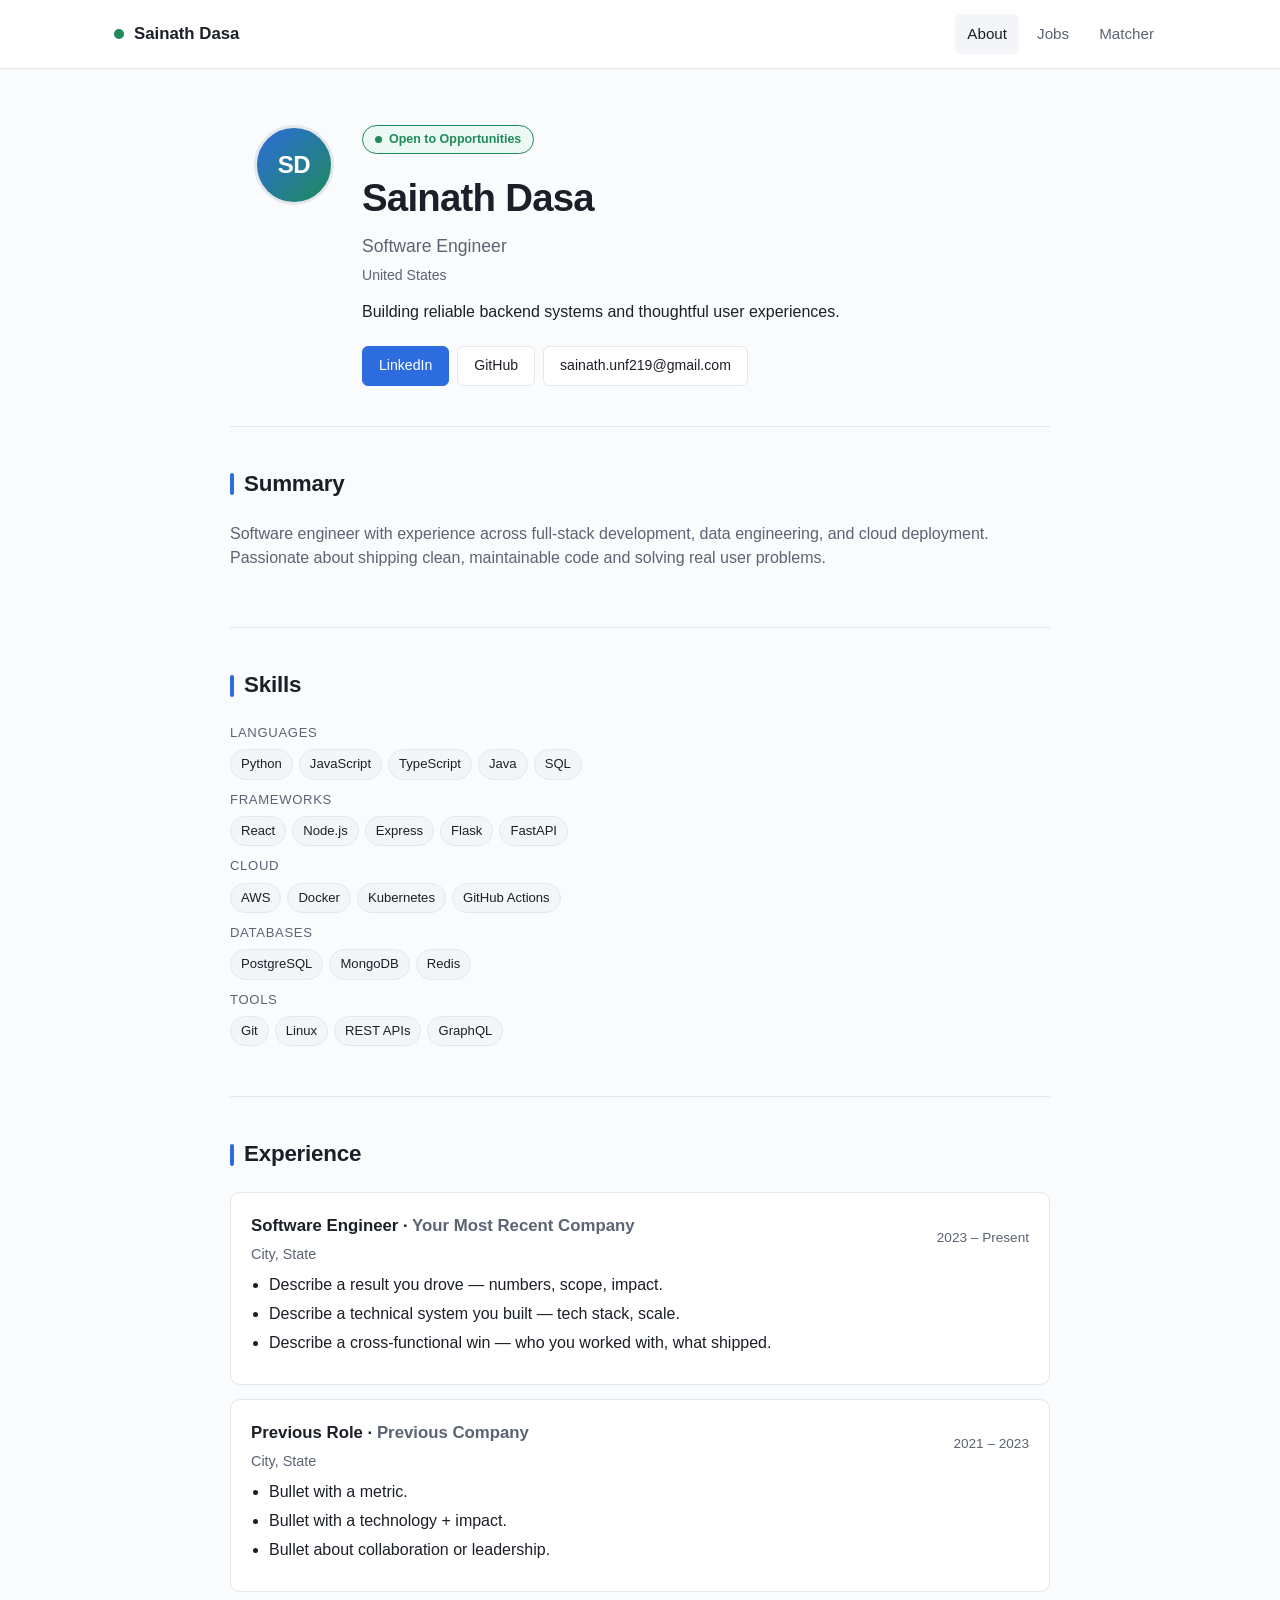
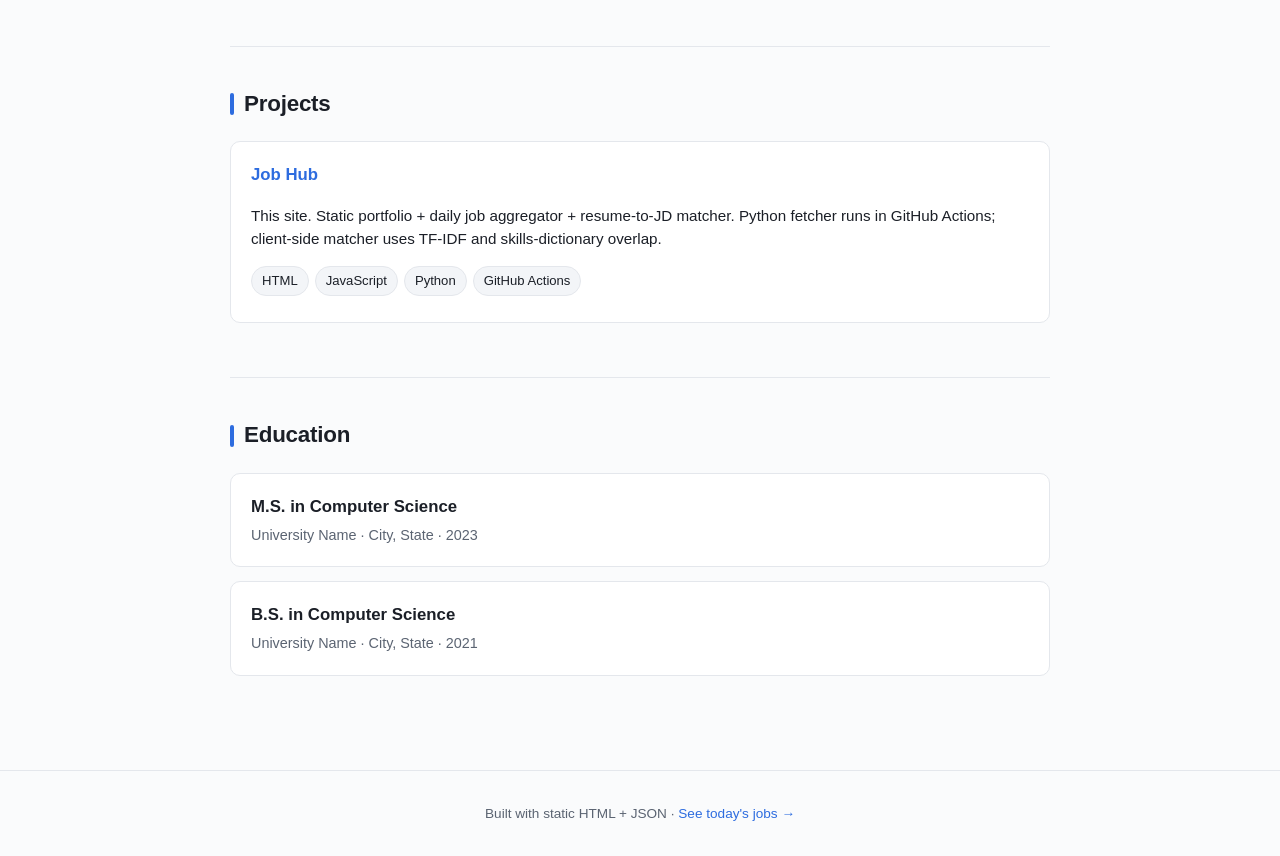
==== index.html @ 83ef301d "Redesign UI with professional dashboard layout and fix social links - Add avatar, status badge, and " ====
<!DOCTYPE html>
<html lang="en">
<head>
  <meta charset="UTF-8" />
  <meta name="viewport" content="width=device-width, initial-scale=1.0" />
  <title>Sainath Dasa — Software Engineer</title>
  <meta name="description" content="Portfolio, resume, and project showcase." />
  <link rel="stylesheet" href="css/styles.css" />
</head>
<body>
  <nav class="nav">
    <div class="nav-inner">
      <a href="index.html" class="nav-brand"><span class="dot"></span><span id="brand-name">Portfolio</span></a>
      <div class="nav-links">
        <a href="index.html">About</a>
        <a href="jobs.html">Jobs</a>
        <a href="matcher.html">Matcher</a>
      </div>
    </div>
  </nav>

  <main>
    <div class="container-narrow">
      <div class="profile-hero">
        <div class="avatar" id="hero-avatar">SD</div>
        <div class="profile-info">
          <div class="status-badge"><span class="pulse"></span>Open to Opportunities</div>
          <h1 id="hero-name">Loading…</h1>
          <p class="subtitle" id="hero-title"></p>
          <p class="hero-location" id="hero-location"></p>
          <p class="tagline" id="hero-tagline"></p>
          <div class="social-links" id="hero-actions"></div>
        </div>
      </div>
    </div>

    <section class="section container-narrow" id="summary-section">
      <div class="section-header"><div class="section-dot"></div><h2>Summary</h2></div>
      <p id="summary-body" class="muted"></p>
    </section>

    <section class="section container-narrow" id="skills-section">
      <div class="section-header"><div class="section-dot"></div><h2>Skills</h2></div>
      <div id="skills-body"></div>
    </section>

    <section class="section container-narrow" id="experience-section">
      <div class="section-header"><div class="section-dot"></div><h2>Experience</h2></div>
      <div id="experience-body"></div>
    </section>

    <section class="section container-narrow" id="projects-section">
      <div class="section-header"><div class="section-dot"></div><h2>Projects</h2></div>
      <div id="projects-body"></div>
    </section>

    <section class="section container-narrow" id="education-section">
      <div class="section-header"><div class="section-dot"></div><h2>Education</h2></div>
      <div id="education-body"></div>
    </section>
  </main>

  <footer class="footer">
    Built with static HTML + JSON · <a href="jobs.html">See today's jobs →</a>
  </footer>

  <script type="module">
    import { loadResume, escapeHtml, markActiveNav } from './js/common.js';

    markActiveNav();

    (async () => {
      try {
        const r = await loadResume();
        document.title = `${r.name} — ${r.title}`;
        document.getElementById('brand-name').textContent = r.name;
        document.getElementById('hero-name').textContent = r.name;
        document.getElementById('hero-title').textContent = r.title || '';
        document.getElementById('hero-tagline').textContent = r.tagline || '';
        document.getElementById('hero-location').textContent = r.location || '';

        const initials = (r.name || 'SD').split(' ').map(w => w[0]).join('').slice(0, 2).toUpperCase();
        document.getElementById('hero-avatar').textContent = initials;

        const actions = [];
        if (r.links?.linkedin) actions.push(`<a class="social-link primary" href="${escapeHtml(r.links.linkedin)}" target="_blank" rel="noopener">LinkedIn</a>`);
        if (r.links?.github) actions.push(`<a class="social-link" href="${escapeHtml(r.links.github)}" target="_blank" rel="noopener">GitHub</a>`);
        if (r.email) actions.push(`<a class="social-link" href="mailto:${escapeHtml(r.email)}">${escapeHtml(r.email)}</a>`);
        if (r.links?.resume_pdf) actions.push(`<a class="social-link" href="${escapeHtml(r.links.resume_pdf)}" target="_blank" rel="noopener">Resume PDF</a>`);
        document.getElementById('hero-actions').innerHTML = actions.join('');

        document.getElementById('summary-body').textContent = r.summary || '';

        const skillsEl = document.getElementById('skills-body');
        const skillsHtml = Object.entries(r.skills || {}).map(([group, list]) => {
          if (!Array.isArray(list) || list.length === 0) return '';
          const label = group.charAt(0).toUpperCase() + group.slice(1);
          return `
            <div class="skill-group">
              <div class="skill-group-label">${escapeHtml(label)}</div>
              <div class="chip-row">
                ${list.map(s => `<span class="chip">${escapeHtml(s)}</span>`).join('')}
              </div>
            </div>`;
        }).join('');
        skillsEl.innerHTML = skillsHtml || '<p class="muted">No skills listed.</p>';

        const expEl = document.getElementById('experience-body');
        expEl.innerHTML = (r.experience || []).map(e => `
          <div class="card">
            <div class="card-head">
              <div>
                <p class="card-title">${escapeHtml(e.role || '')} · <span class="muted">${escapeHtml(e.company || '')}</span></p>
                <p class="card-sub">${escapeHtml(e.location || '')}</p>
              </div>
              <p class="muted small">${escapeHtml(e.start || '')} – ${escapeHtml(e.end || '')}</p>
            </div>
            <ul>
              ${(e.bullets || []).map(b => `<li>${escapeHtml(b)}</li>`).join('')}
            </ul>
          </div>
        `).join('') || '<p class="muted">Coming soon.</p>';

        const projEl = document.getElementById('projects-body');
        projEl.innerHTML = `
          <div class="grid-2">
            ${(r.projects || []).map(p => `
              <div class="card">
                <p class="card-title">
                  ${p.link ? `<a href="${escapeHtml(p.link)}" target="_blank" rel="noopener">${escapeHtml(p.name || '')}</a>` : escapeHtml(p.name || '')}
                </p>
                <p class="card-body">${escapeHtml(p.description || '')}</p>
                <div class="chip-row">
                  ${(p.tech || []).map(t => `<span class="chip">${escapeHtml(t)}</span>`).join('')}
                </div>
              </div>
            `).join('')}
          </div>
        `;

        const eduEl = document.getElementById('education-body');
        eduEl.innerHTML = (r.education || []).map(ed => `
          <div class="card">
            <p class="card-title">${escapeHtml(ed.degree || '')}</p>
            <p class="card-sub">${escapeHtml(ed.school || '')} · ${escapeHtml(ed.location || '')} · ${escapeHtml(ed.year || '')}</p>
          </div>
        `).join('') || '<p class="muted">Coming soon.</p>';

      } catch (err) {
        console.error(err);
        document.getElementById('hero-name').textContent = 'Error loading resume';
        document.getElementById('hero-title').textContent = err.message;
      }
    })();
  </script>
</body>
</html>
---- css/styles.css ----
/* ---------- Design tokens ---------- */
:root {
  --bg: #0f1115;
  --surface: #171a21;
  --surface-2: #1f232d;
  --border: #2a2f3a;
  --text: #e6e8ee;
  --muted: #9aa3b2;
  --accent: #6ea8fe;
  --accent-2: #7be3b5;
  --warn: #f5b971;
  --danger: #ef6d6d;
  --radius: 10px;
  --radius-sm: 6px;
  --shadow: 0 6px 24px rgba(0, 0, 0, 0.35);
  --mono: ui-monospace, SFMono-Regular, Menlo, Consolas, monospace;
  --sans: -apple-system, BlinkMacSystemFont, "Segoe UI", Roboto, "Helvetica Neue", Arial, sans-serif;
}

@media (prefers-color-scheme: light) {
  :root {
    --bg: #fafbfc;
    --surface: #ffffff;
    --surface-2: #f3f5f8;
    --border: #e4e7ec;
    --text: #1b1f27;
    --muted: #5b6472;
    --accent: #2d6cdf;
    --accent-2: #1f8a5a;
    --shadow: 0 4px 16px rgba(20, 30, 50, 0.08);
  }
}

/* ---------- Base ---------- */
* { box-sizing: border-box; }
html, body { margin: 0; padding: 0; }
body {
  font-family: var(--sans);
  background: var(--bg);
  color: var(--text);
  line-height: 1.55;
  -webkit-font-smoothing: antialiased;
}
a { color: var(--accent); text-decoration: none; }
a:hover { text-decoration: underline; }
code { font-family: var(--mono); background: var(--surface-2); padding: 1px 5px; border-radius: 4px; font-size: 0.9em; }

/* ---------- Layout ---------- */
.container { max-width: 1100px; margin: 0 auto; padding: 0 24px; }
.container-narrow { max-width: 820px; margin: 0 auto; padding: 0 24px; }

/* ---------- Top nav ---------- */
.nav {
  background: var(--surface);
  border-bottom: 1px solid var(--border);
  position: sticky; top: 0; z-index: 20;
  backdrop-filter: blur(6px);
}
.nav-inner {
  display: flex; align-items: center; justify-content: space-between;
  padding: 14px 24px; max-width: 1100px; margin: 0 auto;
}
.nav-brand {
  font-weight: 700; font-size: 1.05rem; color: var(--text);
  display: flex; align-items: center; gap: 10px;
}
.nav-brand .dot { width: 10px; height: 10px; border-radius: 50%; background: var(--accent-2); }
.nav-links { display: flex; gap: 6px; }
.nav-links a {
  color: var(--muted); padding: 8px 12px; border-radius: var(--radius-sm);
  font-size: 0.95rem; font-weight: 500;
}
.nav-links a:hover { background: var(--surface-2); color: var(--text); text-decoration: none; }
.nav-links a.active { color: var(--text); background: var(--surface-2); }

/* ---------- Hero / portfolio header ---------- */
.hero { padding: 72px 0 48px; }
.hero h1 { font-size: 2.6rem; margin: 0 0 10px; letter-spacing: -0.02em; }
.hero .subtitle { font-size: 1.15rem; color: var(--muted); margin: 0 0 20px; }
.hero .tagline { font-size: 1rem; max-width: 640px; color: var(--text); margin: 0 0 24px; }
.hero-actions { display: flex; flex-wrap: wrap; gap: 10px; }

/* ---------- Buttons ---------- */
.btn {
  display: inline-flex; align-items: center; gap: 6px;
  background: var(--accent); color: white;
  padding: 10px 16px; border-radius: var(--radius-sm);
  border: none; cursor: pointer; font-weight: 600; font-size: 0.95rem;
  transition: transform 0.05s ease, filter 0.15s ease;
}
.btn:hover { filter: brightness(1.1); text-decoration: none; color: white; }
.btn:active { transform: translateY(1px); }
.btn-ghost {
  background: transparent; color: var(--text);
  border: 1px solid var(--border);
}
.btn-ghost:hover { background: var(--surface-2); color: var(--text); }
.btn-sm { padding: 6px 10px; font-size: 0.85rem; }

/* ---------- Section ---------- */
.section { padding: 40px 0; border-top: 1px solid var(--border); }
.section h2 { font-size: 1.5rem; margin: 0 0 20px; letter-spacing: -0.01em; }
.section h3 { font-size: 1.1rem; margin: 20px 0 8px; }

/* ---------- Cards / grid ---------- */
.card {
  background: var(--surface);
  border: 1px solid var(--border);
  border-radius: var(--radius);
  padding: 20px;
  margin-bottom: 14px;
  transition: border-color 0.15s ease, transform 0.05s ease;
}
.card:hover { border-color: var(--accent); }
.card .card-head {
  display: flex; justify-content: space-between; align-items: flex-start; gap: 12px;
  margin-bottom: 8px;
}
.card .card-title { font-weight: 600; font-size: 1.05rem; margin: 0; }
.card .card-sub { color: var(--muted); font-size: 0.9rem; margin: 4px 0 0; }
.card .card-body { color: var(--text); font-size: 0.95rem; }
.card ul { padding-left: 18px; margin: 8px 0; }
.card li { margin-bottom: 4px; }

.grid-2 { display: grid; grid-template-columns: repeat(auto-fit, minmax(280px, 1fr)); gap: 14px; }

/* ---------- Skill chips ---------- */
.chip-row { display: flex; flex-wrap: wrap; gap: 6px; margin: 6px 0; }
.chip {
  display: inline-block;
  padding: 4px 10px;
  background: var(--surface-2);
  border: 1px solid var(--border);
  border-radius: 999px;
  font-size: 0.82rem;
  color: var(--text);
}
.chip.accent { background: rgba(110, 168, 254, 0.15); border-color: var(--accent); color: var(--accent); }
.chip.missing { background: rgba(245, 185, 113, 0.12); border-color: var(--warn); color: var(--warn); }
.chip.matched { background: rgba(123, 227, 181, 0.12); border-color: var(--accent-2); color: var(--accent-2); }

.skill-group { margin-bottom: 10px; }
.skill-group-label { color: var(--muted); font-size: 0.82rem; text-transform: uppercase; letter-spacing: 0.05em; margin-bottom: 4px; }

/* ---------- Job cards ---------- */
.job-card {
  background: var(--surface);
  border: 1px solid var(--border);
  border-radius: var(--radius);
  padding: 18px;
  margin-bottom: 12px;
}
.job-head {
  display: flex; justify-content: space-between; align-items: flex-start; gap: 14px;
  margin-bottom: 6px;
}
.job-title { font-weight: 600; font-size: 1.05rem; margin: 0; }
.job-title a { color: var(--text); }
.job-title a:hover { color: var(--accent); }
.job-meta { color: var(--muted); font-size: 0.88rem; margin: 2px 0 10px; }
.job-meta .source-badge {
  display: inline-block; background: var(--surface-2);
  padding: 2px 8px; border-radius: 4px; font-size: 0.75rem; margin-left: 6px;
}
.job-desc { font-size: 0.92rem; color: var(--muted); max-height: 110px; overflow: hidden;
  -webkit-mask-image: linear-gradient(to bottom, black 60%, transparent 100%);
  mask-image: linear-gradient(to bottom, black 60%, transparent 100%);
}

/* Match score donut / pill */
.score {
  display: inline-flex; align-items: center; justify-content: center;
  min-width: 64px; height: 64px;
  border-radius: 50%;
  font-weight: 700; font-size: 1.1rem;
  border: 3px solid var(--border);
  flex-shrink: 0;
}
.score.high { color: var(--accent-2); border-color: var(--accent-2); }
.score.mid { color: var(--warn); border-color: var(--warn); }
.score.low { color: var(--danger); border-color: var(--danger); }

/* ---------- Filters bar ---------- */
.filters {
  background: var(--surface);
  border: 1px solid var(--border);
  border-radius: var(--radius);
  padding: 14px 16px;
  margin-bottom: 16px;
  display: flex; flex-wrap: wrap; gap: 12px; align-items: center;
}
.filters label { color: var(--muted); font-size: 0.9rem; margin-right: 4px; }
.filters input[type="text"], .filters select {
  background: var(--surface-2);
  border: 1px solid var(--border);
  border-radius: var(--radius-sm);
  color: var(--text);
  padding: 7px 10px;
  font: inherit;
  font-size: 0.9rem;
}
.filters input[type="text"] { min-width: 220px; }

/* ---------- Forms / matcher ---------- */
textarea.jd-input {
  width: 100%;
  min-height: 240px;
  background: var(--surface);
  border: 1px solid var(--border);
  border-radius: var(--radius);
  color: var(--text);
  padding: 14px;
  font-family: var(--sans);
  font-size: 0.95rem;
  resize: vertical;
}
textarea.jd-input:focus { outline: 2px solid var(--accent); border-color: var(--accent); }

.match-summary {
  display: flex; gap: 20px; align-items: center; flex-wrap: wrap;
  background: var(--surface);
  border: 1px solid var(--border);
  border-radius: var(--radius);
  padding: 20px;
  margin: 20px 0;
}
.match-summary .score { width: 92px; height: 92px; font-size: 1.5rem; border-width: 4px; }
.match-summary .score-details h3 { margin: 0 0 6px; font-size: 1.1rem; }
.match-summary .score-details p { margin: 0; color: var(--muted); font-size: 0.92rem; }

.progress {
  background: var(--surface-2);
  border-radius: 999px;
  height: 8px;
  overflow: hidden;
  margin: 4px 0;
}
.progress > div {
  height: 100%;
  background: linear-gradient(90deg, var(--accent), var(--accent-2));
  transition: width 0.3s ease;
}

/* ---------- Misc ---------- */
.muted { color: var(--muted); }
.small { font-size: 0.85rem; }
.inline-list { list-style: none; padding: 0; margin: 0; display: flex; flex-wrap: wrap; gap: 6px; }
.footer { padding: 32px 0; text-align: center; color: var(--muted); font-size: 0.85rem; border-top: 1px solid var(--border); margin-top: 40px; }
.loading { padding: 40px; text-align: center; color: var(--muted); }
.empty { padding: 40px; text-align: center; color: var(--muted); border: 1px dashed var(--border); border-radius: var(--radius); }

/* ---------- Profile hero ---------- */
.profile-hero {
  display: flex;
  align-items: flex-start;
  gap: 28px;
  padding: 56px 0 40px;
}
.profile-info { flex: 1; }
.profile-info h1 { font-size: 2.4rem; margin: 0 0 6px; letter-spacing: -0.02em; }
.profile-info .subtitle { font-size: 1.1rem; color: var(--muted); margin: 0 0 4px; }
.hero-location { font-size: 0.88rem; color: var(--muted); margin: 0 0 12px; }
.profile-info .tagline { font-size: 1rem; color: var(--text); margin: 0 0 22px; max-width: 580px; line-height: 1.6; }

/* ---------- Avatar ---------- */
.avatar {
  width: 80px;
  height: 80px;
  border-radius: 50%;
  background: linear-gradient(135deg, var(--accent), var(--accent-2));
  display: flex;
  align-items: center;
  justify-content: center;
  font-size: 1.5rem;
  font-weight: 700;
  color: white;
  flex-shrink: 0;
  letter-spacing: -0.02em;
  border: 3px solid var(--border);
}

/* ---------- Status badge ---------- */
.status-badge {
  display: inline-flex;
  align-items: center;
  gap: 7px;
  padding: 4px 12px;
  border-radius: 999px;
  font-size: 0.78rem;
  font-weight: 600;
  background: rgba(123, 227, 181, 0.1);
  border: 1px solid var(--accent-2);
  color: var(--accent-2);
  margin-bottom: 14px;
}
.status-badge .pulse {
  width: 7px;
  height: 7px;
  border-radius: 50%;
  background: var(--accent-2);
  animation: blink 2s infinite;
}
@keyframes blink {
  0%, 100% { opacity: 1; }
  50% { opacity: 0.25; }
}

/* ---------- Social links ---------- */
.social-links { display: flex; flex-wrap: wrap; gap: 8px; }
.social-link {
  display: inline-flex;
  align-items: center;
  gap: 6px;
  padding: 8px 16px;
  border-radius: var(--radius-sm);
  border: 1px solid var(--border);
  font-size: 0.88rem;
  font-weight: 500;
  color: var(--text);
  background: var(--surface);
  transition: border-color 0.15s, background 0.15s, color 0.15s;
  text-decoration: none;
}
.social-link:hover { border-color: var(--accent); background: var(--surface-2); text-decoration: none; color: var(--text); }
.social-link.primary { background: var(--accent); color: #fff; border-color: var(--accent); }
.social-link.primary:hover { filter: brightness(1.12); text-decoration: none; color: #fff; }

/* ---------- Section header with accent dot ---------- */
.section-header {
  display: flex;
  align-items: center;
  gap: 10px;
  margin-bottom: 20px;
}
.section-header h2 { margin: 0; font-size: 1.4rem; letter-spacing: -0.01em; }
.section-dot { width: 4px; height: 22px; border-radius: 2px; background: var(--accent); flex-shrink: 0; }

/* ---------- Dashboard header ---------- */
.dash-header {
  padding: 32px 0 20px;
  display: flex;
  align-items: flex-end;
  justify-content: space-between;
  flex-wrap: wrap;
  gap: 12px;
  border-bottom: 1px solid var(--border);
  margin-bottom: 20px;
}
.dash-header h1 { margin: 0 0 4px; font-size: 1.9rem; letter-spacing: -0.02em; }
.dash-header .muted { margin: 0; }
.last-updated { font-size: 0.82rem; color: var(--muted); white-space: nowrap; }

/* ---------- Stat cards ---------- */
.stat-grid {
  display: grid;
  grid-template-columns: repeat(auto-fit, minmax(150px, 1fr));
  gap: 12px;
  margin-bottom: 20px;
}
.stat-card {
  background: var(--surface);
  border: 1px solid var(--border);
  border-top: 3px solid var(--border);
  border-radius: var(--radius);
  padding: 18px 20px;
  transition: border-color 0.15s;
}
.stat-card.accent-blue { border-top-color: var(--accent); }
.stat-card.accent-green { border-top-color: var(--accent-2); }
.stat-card.accent-warn { border-top-color: var(--warn); }
.stat-card.accent-purple { border-top-color: #a78bfa; }
.stat-number {
  font-size: 2rem;
  font-weight: 700;
  letter-spacing: -0.03em;
  line-height: 1;
  margin-bottom: 6px;
}
.stat-label {
  font-size: 0.78rem;
  color: var(--muted);
  text-transform: uppercase;
  letter-spacing: 0.05em;
  font-weight: 500;
}

/* ---------- Apply button ---------- */
.job-actions { display: flex; gap: 8px; margin-top: 12px; align-items: center; }
.btn-apply {
  display: inline-flex;
  align-items: center;
  gap: 5px;
  padding: 7px 16px;
  background: var(--accent-2);
  color: #0f1115;
  border-radius: var(--radius-sm);
  font-size: 0.85rem;
  font-weight: 700;
  text-decoration: none;
  transition: filter 0.15s, transform 0.05s;
}
.btn-apply:hover { filter: brightness(1.1); text-decoration: none; color: #0f1115; }
.btn-apply:active { transform: translateY(1px); }

/* ---------- Responsive ---------- */
@media (max-width: 640px) {
  .hero h1 { font-size: 2rem; }
  .nav-inner { padding: 12px 16px; }
  .container, .container-narrow { padding: 0 16px; }
  .job-head { flex-direction: column-reverse; }
  .score { align-self: flex-end; }
  .profile-hero { flex-direction: column; padding: 40px 0 28px; gap: 18px; }
  .profile-info h1 { font-size: 1.9rem; }
  .dash-header { flex-direction: column; align-items: flex-start; }
  .stat-grid { grid-template-columns: repeat(2, 1fr); }
}
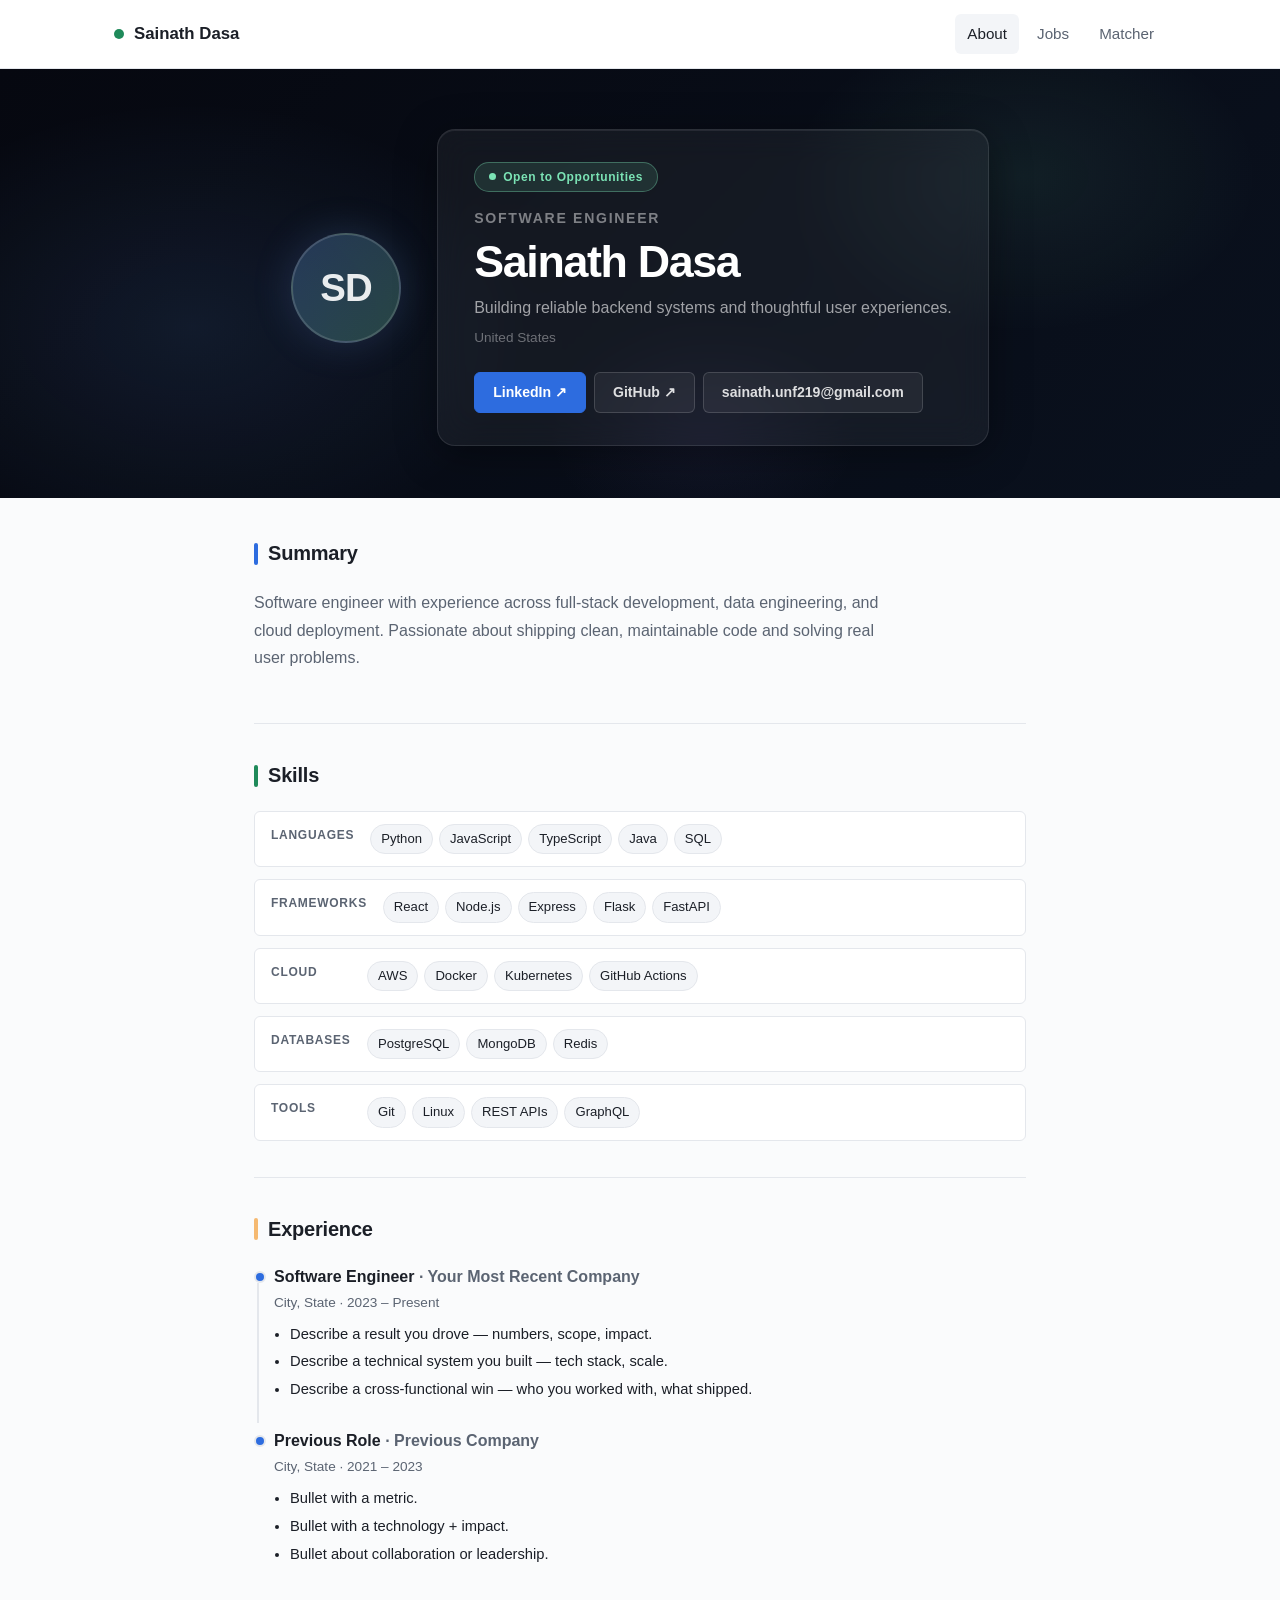
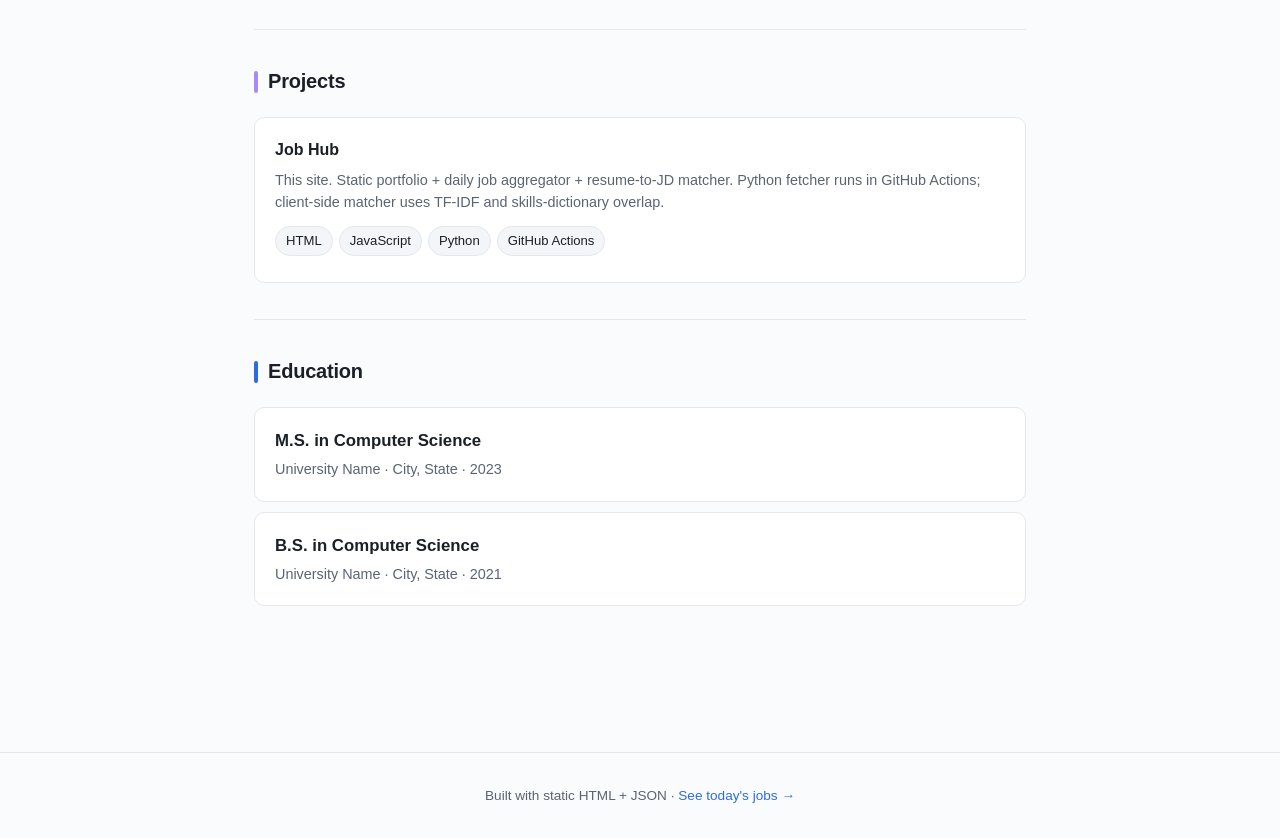
==== commit c3f8a882: "Major overhaul: live job search, better suggestions, clean download, pro about page - matcher: downl" ====
--- a/index.html
+++ b/index.html
@@ -6,6 +6,192 @@
   <title>Sainath Dasa — Software Engineer</title>
   <meta name="description" content="Portfolio, resume, and project showcase." />
   <link rel="stylesheet" href="css/styles.css" />
+  <style>
+    /* ---- Immersive hero ---- */
+    .about-hero {
+      position: relative; overflow: hidden;
+      min-height: 380px;
+      display: flex; align-items: center;
+      background: linear-gradient(135deg, #060810 0%, #0d1829 35%, #091f14 65%, #10081e 100%);
+      background-size: 500% 500%;
+      animation: heroShift 18s ease infinite;
+    }
+    @keyframes heroShift {
+      0%   { background-position: 0% 50%; }
+      50%  { background-position: 100% 50%; }
+      100% { background-position: 0% 50%; }
+    }
+    /* Floating orbs */
+    .about-hero::before {
+      content: '';
+      position: absolute; inset: 0; pointer-events: none;
+      background:
+        radial-gradient(ellipse 480px 320px at 15% 60%, rgba(110,168,254,0.10) 0%, transparent 70%),
+        radial-gradient(ellipse 360px 240px at 80% 25%, rgba(123,227,181,0.08) 0%, transparent 65%),
+        radial-gradient(ellipse 260px 180px at 55% 85%, rgba(167,139,250,0.06) 0%, transparent 60%);
+    }
+    /* Floating particles (CSS only) */
+    .particle-field {
+      position: absolute; inset: 0; overflow: hidden; pointer-events: none;
+    }
+    .particle-field span {
+      position: absolute; border-radius: 50%;
+      background: rgba(110,168,254,0.18);
+      animation: floatUp linear infinite;
+    }
+    @keyframes floatUp {
+      0%   { transform: translateY(0) scale(1); opacity: 0; }
+      20%  { opacity: 1; }
+      80%  { opacity: 0.4; }
+      100% { transform: translateY(-260px) scale(0.3); opacity: 0; }
+    }
+
+    .hero-content {
+      position: relative; z-index: 2;
+      max-width: 820px; margin: 0 auto; padding: 60px 24px 52px;
+      display: flex; gap: 36px; align-items: center;
+    }
+
+    /* Glass profile card */
+    .hero-card {
+      background: rgba(255,255,255,0.05);
+      border: 1px solid rgba(255,255,255,0.1);
+      border-radius: 18px;
+      padding: 32px 36px;
+      -webkit-backdrop-filter: blur(16px);
+      backdrop-filter: blur(16px);
+      flex: 1;
+      box-shadow: 0 8px 40px rgba(0,0,0,0.35), inset 0 1px 0 rgba(255,255,255,0.08);
+    }
+
+    .hero-badge {
+      display: inline-flex; align-items: center; gap: 7px;
+      padding: 5px 14px; border-radius: 999px;
+      font-size: 0.75rem; font-weight: 700; letter-spacing: 0.05em;
+      background: rgba(123,227,181,0.12);
+      border: 1px solid rgba(123,227,181,0.35);
+      color: #7be3b5; margin-bottom: 16px;
+    }
+    .hero-badge .pulse {
+      width: 7px; height: 7px; border-radius: 50%;
+      background: #7be3b5; animation: blink 2s infinite;
+    }
+    @keyframes blink { 0%,100%{opacity:1} 50%{opacity:0.2} }
+
+    .hero-role {
+      font-size: 0.88rem; color: rgba(255,255,255,0.45);
+      text-transform: uppercase; letter-spacing: 0.12em; font-weight: 600;
+      margin: 0 0 8px;
+    }
+    .hero-name {
+      font-size: 2.8rem; font-weight: 800; letter-spacing: -0.03em;
+      color: #fff; margin: 0 0 10px; line-height: 1.05;
+    }
+    .hero-tagline {
+      font-size: 1rem; color: rgba(255,255,255,0.6);
+      margin: 0 0 6px; line-height: 1.6; max-width: 480px;
+    }
+    .hero-location {
+      font-size: 0.85rem; color: rgba(255,255,255,0.38);
+      margin: 0 0 24px;
+    }
+    .hero-actions { display: flex; flex-wrap: wrap; gap: 8px; }
+    .hero-link {
+      display: inline-flex; align-items: center; gap: 6px;
+      padding: 9px 18px; border-radius: var(--radius-sm);
+      border: 1px solid rgba(255,255,255,0.15);
+      font-size: 0.88rem; font-weight: 600; color: rgba(255,255,255,0.85);
+      background: rgba(255,255,255,0.06);
+      text-decoration: none;
+      transition: background 0.15s, border-color 0.15s;
+    }
+    .hero-link:hover { background: rgba(255,255,255,0.12); border-color: rgba(255,255,255,0.3); text-decoration: none; color: #fff; }
+    .hero-link.primary { background: var(--accent); border-color: var(--accent); color: #fff; }
+    .hero-link.primary:hover { filter: brightness(1.12); }
+
+    /* Avatar initials ring */
+    .hero-avatar-wrap { flex-shrink: 0; }
+    .hero-avatar {
+      width: 110px; height: 110px; border-radius: 50%;
+      background: linear-gradient(135deg, rgba(110,168,254,0.25), rgba(123,227,181,0.25));
+      border: 2px solid rgba(255,255,255,0.15);
+      display: flex; align-items: center; justify-content: center;
+      font-size: 2.4rem; font-weight: 800; color: rgba(255,255,255,0.9);
+      letter-spacing: -0.02em;
+      box-shadow: 0 0 40px rgba(110,168,254,0.18);
+    }
+
+    /* Sections */
+    .about-body { max-width: 820px; margin: 0 auto; padding: 0 24px 60px; }
+    .about-section { padding: 36px 0; border-top: 1px solid var(--border); }
+    .about-section:first-child { border-top: none; padding-top: 40px; }
+    .about-section-head {
+      display: flex; align-items: center; gap: 10px; margin-bottom: 20px;
+    }
+    .about-section-head h2 { margin: 0; font-size: 1.25rem; letter-spacing: -0.01em; }
+    .section-bar { width: 4px; height: 22px; border-radius: 2px; flex-shrink: 0; }
+    .bar-blue { background: var(--accent); }
+    .bar-green { background: var(--accent-2); }
+    .bar-purple { background: #a78bfa; }
+    .bar-orange { background: var(--warn); }
+
+    /* Skills grid */
+    .skills-grid { display: flex; flex-direction: column; gap: 12px; }
+    .skill-row {
+      display: flex; align-items: flex-start; gap: 16px;
+      background: var(--surface); border: 1px solid var(--border);
+      border-radius: var(--radius-sm); padding: 12px 16px;
+    }
+    .skill-row-label {
+      font-size: 0.75rem; color: var(--muted); font-weight: 700;
+      text-transform: uppercase; letter-spacing: 0.06em;
+      min-width: 80px; padding-top: 2px;
+    }
+    .skill-chips { display: flex; flex-wrap: wrap; gap: 6px; }
+
+    /* Experience timeline */
+    .exp-item {
+      position: relative; padding-left: 20px; margin-bottom: 28px;
+    }
+    .exp-item::before {
+      content: '';
+      position: absolute; left: 0; top: 6px;
+      width: 8px; height: 8px; border-radius: 50%;
+      background: var(--accent); border: 2px solid var(--border);
+    }
+    .exp-item::after {
+      content: '';
+      position: absolute; left: 3px; top: 18px; bottom: -22px;
+      width: 2px; background: var(--border);
+    }
+    .exp-item:last-child::after { display: none; }
+    .exp-role { font-weight: 700; font-size: 1rem; margin: 0 0 2px; }
+    .exp-meta { font-size: 0.85rem; color: var(--muted); margin: 0 0 10px; }
+    .exp-bullets { padding-left: 16px; margin: 0; }
+    .exp-bullets li { margin-bottom: 5px; font-size: 0.92rem; color: var(--text); }
+
+    /* Project cards */
+    .project-grid { display: grid; grid-template-columns: repeat(auto-fit, minmax(280px, 1fr)); gap: 14px; }
+    .project-card {
+      background: var(--surface); border: 1px solid var(--border);
+      border-radius: var(--radius); padding: 20px;
+      transition: border-color 0.15s, transform 0.1s;
+    }
+    .project-card:hover { border-color: var(--accent); transform: translateY(-2px); }
+    .edu-card { margin-bottom: 10px; }
+    .about-summary { line-height: 1.7; font-size: 1rem; max-width: 640px; }
+    .project-name { font-weight: 700; font-size: 1rem; margin: 0 0 6px; }
+    .project-name a { color: var(--text); }
+    .project-name a:hover { color: var(--accent); }
+    .project-desc { font-size: 0.9rem; color: var(--muted); margin: 0 0 12px; }
+
+    @media (max-width: 680px) {
+      .hero-content { flex-direction: column; gap: 24px; padding: 40px 16px 36px; }
+      .hero-avatar { width: 80px; height: 80px; font-size: 1.8rem; }
+      .hero-name { font-size: 2rem; }
+      .about-body { padding: 0 16px 48px; }
+    }
+  </style>
 </head>
 <body>
   <nav class="nav">
@@ -19,46 +205,68 @@
     </div>
   </nav>
 
-  <main>
-    <div class="container-narrow">
-      <div class="profile-hero">
-        <div class="avatar" id="hero-avatar">SD</div>
-        <div class="profile-info">
-          <div class="status-badge"><span class="pulse"></span>Open to Opportunities</div>
-          <h1 id="hero-name">Loading…</h1>
-          <p class="subtitle" id="hero-title"></p>
-          <p class="hero-location" id="hero-location"></p>
-          <p class="tagline" id="hero-tagline"></p>
-          <div class="social-links" id="hero-actions"></div>
-        </div>
-      </div>
-    </div>
-
-    <section class="section container-narrow" id="summary-section">
-      <div class="section-header"><div class="section-dot"></div><h2>Summary</h2></div>
-      <p id="summary-body" class="muted"></p>
-    </section>
-
-    <section class="section container-narrow" id="skills-section">
-      <div class="section-header"><div class="section-dot"></div><h2>Skills</h2></div>
-      <div id="skills-body"></div>
-    </section>
-
-    <section class="section container-narrow" id="experience-section">
-      <div class="section-header"><div class="section-dot"></div><h2>Experience</h2></div>
+  <!-- Immersive hero -->
+  <div class="about-hero" id="about-hero">
+    <div class="particle-field" id="particle-field"></div>
+    <div class="hero-content">
+      <div class="hero-avatar-wrap">
+        <div class="hero-avatar" id="hero-avatar">SD</div>
+      </div>
+      <div class="hero-card">
+        <div class="hero-badge"><span class="pulse"></span>Open to Opportunities</div>
+        <p class="hero-role" id="hero-role">Software Engineer</p>
+        <h1 class="hero-name" id="hero-name"></h1>
+        <p class="hero-tagline" id="hero-tagline"></p>
+        <p class="hero-location" id="hero-location"></p>
+        <div class="hero-actions" id="hero-actions"></div>
+      </div>
+    </div>
+  </div>
+
+  <!-- Body sections -->
+  <div class="about-body">
+
+    <div class="about-section" id="summary-section">
+      <div class="about-section-head">
+        <div class="section-bar bar-blue"></div>
+        <h2>Summary</h2>
+      </div>
+      <p id="summary-body" class="muted about-summary"></p>
+    </div>
+
+    <div class="about-section" id="skills-section">
+      <div class="about-section-head">
+        <div class="section-bar bar-green"></div>
+        <h2>Skills</h2>
+      </div>
+      <div class="skills-grid" id="skills-body"></div>
+    </div>
+
+    <div class="about-section" id="experience-section">
+      <div class="about-section-head">
+        <div class="section-bar bar-orange"></div>
+        <h2>Experience</h2>
+      </div>
       <div id="experience-body"></div>
-    </section>
-
-    <section class="section container-narrow" id="projects-section">
-      <div class="section-header"><div class="section-dot"></div><h2>Projects</h2></div>
-      <div id="projects-body"></div>
-    </section>
-
-    <section class="section container-narrow" id="education-section">
-      <div class="section-header"><div class="section-dot"></div><h2>Education</h2></div>
+    </div>
+
+    <div class="about-section" id="projects-section">
+      <div class="about-section-head">
+        <div class="section-bar bar-purple"></div>
+        <h2>Projects</h2>
+      </div>
+      <div class="project-grid" id="projects-body"></div>
+    </div>
+
+    <div class="about-section" id="education-section">
+      <div class="about-section-head">
+        <div class="section-bar bar-blue"></div>
+        <h2>Education</h2>
+      </div>
       <div id="education-body"></div>
-    </section>
-  </main>
+    </div>
+
+  </div>
 
   <footer class="footer">
     Built with static HTML + JSON · <a href="jobs.html">See today's jobs →</a>
@@ -68,88 +276,94 @@
     import { loadResume, escapeHtml, markActiveNav } from './js/common.js';
 
     markActiveNav();
+
+    // Spawn floating particles
+    function spawnParticles() {
+      const field = document.getElementById('particle-field');
+      const sizes = [4, 6, 8, 5, 7, 3, 10];
+      const delays = [0, 2, 4, 6, 8, 10, 12, 14, 1, 3, 5, 7];
+      const durations = [8, 12, 16, 10, 14, 9, 11];
+      for (let i = 0; i < 14; i++) {
+        const s = document.createElement('span');
+        const sz = sizes[i % sizes.length];
+        s.style.cssText = `
+          width:${sz}px; height:${sz}px;
+          left:${5 + Math.random() * 90}%;
+          bottom:${-sz}px;
+          animation-duration:${durations[i % durations.length]}s;
+          animation-delay:${delays[i % delays.length]}s;
+          opacity:0;
+        `;
+        field.appendChild(s);
+      }
+    }
+    spawnParticles();
 
     (async () => {
       try {
         const r = await loadResume();
         document.title = `${r.name} — ${r.title}`;
         document.getElementById('brand-name').textContent = r.name;
+
+        const initials = (r.name || 'SD').split(' ').map(w => w[0]).join('').slice(0, 2).toUpperCase();
+        document.getElementById('hero-avatar').textContent = initials;
         document.getElementById('hero-name').textContent = r.name;
-        document.getElementById('hero-title').textContent = r.title || '';
+        document.getElementById('hero-role').textContent = r.title || 'Software Engineer';
         document.getElementById('hero-tagline').textContent = r.tagline || '';
         document.getElementById('hero-location').textContent = r.location || '';
 
-        const initials = (r.name || 'SD').split(' ').map(w => w[0]).join('').slice(0, 2).toUpperCase();
-        document.getElementById('hero-avatar').textContent = initials;
-
         const actions = [];
-        if (r.links?.linkedin) actions.push(`<a class="social-link primary" href="${escapeHtml(r.links.linkedin)}" target="_blank" rel="noopener">LinkedIn</a>`);
-        if (r.links?.github) actions.push(`<a class="social-link" href="${escapeHtml(r.links.github)}" target="_blank" rel="noopener">GitHub</a>`);
-        if (r.email) actions.push(`<a class="social-link" href="mailto:${escapeHtml(r.email)}">${escapeHtml(r.email)}</a>`);
-        if (r.links?.resume_pdf) actions.push(`<a class="social-link" href="${escapeHtml(r.links.resume_pdf)}" target="_blank" rel="noopener">Resume PDF</a>`);
+        if (r.links?.linkedin) actions.push(`<a class="hero-link primary" href="${escapeHtml(r.links.linkedin)}" target="_blank" rel="noopener">LinkedIn ↗</a>`);
+        if (r.links?.github) actions.push(`<a class="hero-link" href="${escapeHtml(r.links.github)}" target="_blank" rel="noopener">GitHub ↗</a>`);
+        if (r.email) actions.push(`<a class="hero-link" href="mailto:${escapeHtml(r.email)}">${escapeHtml(r.email)}</a>`);
+        if (r.links?.resume_pdf) actions.push(`<a class="hero-link" href="${escapeHtml(r.links.resume_pdf)}" target="_blank" rel="noopener">Resume PDF</a>`);
         document.getElementById('hero-actions').innerHTML = actions.join('');
 
         document.getElementById('summary-body').textContent = r.summary || '';
 
         const skillsEl = document.getElementById('skills-body');
-        const skillsHtml = Object.entries(r.skills || {}).map(([group, list]) => {
-          if (!Array.isArray(list) || list.length === 0) return '';
-          const label = group.charAt(0).toUpperCase() + group.slice(1);
-          return `
-            <div class="skill-group">
-              <div class="skill-group-label">${escapeHtml(label)}</div>
-              <div class="chip-row">
-                ${list.map(s => `<span class="chip">${escapeHtml(s)}</span>`).join('')}
-              </div>
-            </div>`;
-        }).join('');
-        skillsEl.innerHTML = skillsHtml || '<p class="muted">No skills listed.</p>';
+        const groups = Object.entries(r.skills || {}).filter(([, list]) => Array.isArray(list) && list.length);
+        skillsEl.innerHTML = groups.map(([group, list]) => `
+          <div class="skill-row">
+            <div class="skill-row-label">${escapeHtml(group)}</div>
+            <div class="skill-chips">
+              ${list.map(s => `<span class="chip">${escapeHtml(s)}</span>`).join('')}
+            </div>
+          </div>`).join('') || '<p class="muted">No skills listed.</p>';
 
         const expEl = document.getElementById('experience-body');
         expEl.innerHTML = (r.experience || []).map(e => `
-          <div class="card">
-            <div class="card-head">
-              <div>
-                <p class="card-title">${escapeHtml(e.role || '')} · <span class="muted">${escapeHtml(e.company || '')}</span></p>
-                <p class="card-sub">${escapeHtml(e.location || '')}</p>
-              </div>
-              <p class="muted small">${escapeHtml(e.start || '')} – ${escapeHtml(e.end || '')}</p>
-            </div>
-            <ul>
+          <div class="exp-item">
+            <p class="exp-role">${escapeHtml(e.role || '')} <span class="muted">· ${escapeHtml(e.company || '')}</span></p>
+            <p class="exp-meta">${escapeHtml(e.location || '')} · ${escapeHtml(e.start || '')} – ${escapeHtml(e.end || '')}</p>
+            <ul class="exp-bullets">
               ${(e.bullets || []).map(b => `<li>${escapeHtml(b)}</li>`).join('')}
             </ul>
-          </div>
-        `).join('') || '<p class="muted">Coming soon.</p>';
+          </div>`).join('') || '<p class="muted">No experience listed yet.</p>';
 
         const projEl = document.getElementById('projects-body');
-        projEl.innerHTML = `
-          <div class="grid-2">
-            ${(r.projects || []).map(p => `
-              <div class="card">
-                <p class="card-title">
-                  ${p.link ? `<a href="${escapeHtml(p.link)}" target="_blank" rel="noopener">${escapeHtml(p.name || '')}</a>` : escapeHtml(p.name || '')}
-                </p>
-                <p class="card-body">${escapeHtml(p.description || '')}</p>
-                <div class="chip-row">
-                  ${(p.tech || []).map(t => `<span class="chip">${escapeHtml(t)}</span>`).join('')}
-                </div>
-              </div>
-            `).join('')}
-          </div>
-        `;
+        projEl.innerHTML = (r.projects || []).map(p => `
+          <div class="project-card">
+            <p class="project-name">
+              ${p.link ? `<a href="${escapeHtml(p.link)}" target="_blank" rel="noopener">${escapeHtml(p.name || '')}</a>` : escapeHtml(p.name || '')}
+            </p>
+            <p class="project-desc">${escapeHtml(p.description || '')}</p>
+            <div class="chip-row">
+              ${(p.tech || []).map(t => `<span class="chip">${escapeHtml(t)}</span>`).join('')}
+            </div>
+          </div>`).join('') || '<p class="muted">No projects listed.</p>';
 
         const eduEl = document.getElementById('education-body');
         eduEl.innerHTML = (r.education || []).map(ed => `
-          <div class="card">
+          <div class="card edu-card">
             <p class="card-title">${escapeHtml(ed.degree || '')}</p>
             <p class="card-sub">${escapeHtml(ed.school || '')} · ${escapeHtml(ed.location || '')} · ${escapeHtml(ed.year || '')}</p>
-          </div>
-        `).join('') || '<p class="muted">Coming soon.</p>';
+          </div>`).join('') || '<p class="muted">No education listed.</p>';
 
       } catch (err) {
         console.error(err);
-        document.getElementById('hero-name').textContent = 'Error loading resume';
-        document.getElementById('hero-title').textContent = err.message;
+        document.getElementById('hero-name').textContent = 'Error loading';
+        document.getElementById('hero-tagline').textContent = err.message;
       }
     })();
   </script>
--- a/css/styles.css
+++ b/css/styles.css
@@ -204,7 +204,7 @@
 /* ---------- Forms / matcher ---------- */
 textarea.jd-input {
   width: 100%;
-  min-height: 240px;
+  min-height: 170px;
   background: var(--surface);
   border: 1px solid var(--border);
   border-radius: var(--radius);
@@ -401,6 +401,130 @@
 }
 .btn-apply:hover { filter: brightness(1.1); text-decoration: none; color: #0f1115; }
 .btn-apply:active { transform: translateY(1px); }
+
+/* ---------- Stat card extra accents ---------- */
+.stat-card.accent-teal { border-top-color: #2dd4bf; }
+
+/* ---------- Time filter button group ---------- */
+.time-filter-group { display: flex; gap: 4px; align-items: center; }
+.time-filter-label { font-size: 0.9rem; color: var(--muted); margin-right: 2px; }
+.time-btn {
+  padding: 6px 13px;
+  border: 1px solid var(--border);
+  border-radius: var(--radius-sm);
+  background: var(--surface);
+  color: var(--muted);
+  font-size: 0.85rem;
+  font-weight: 500;
+  cursor: pointer;
+  transition: background 0.12s, border-color 0.12s, color 0.12s;
+}
+.time-btn:hover { background: var(--surface-2); color: var(--text); border-color: var(--accent); }
+.time-btn.active { background: var(--accent); border-color: var(--accent); color: #fff; }
+
+/* ---------- Section dot variants ---------- */
+.section-dot-green { background: var(--accent-2); }
+
+/* ---------- Filter checkbox ---------- */
+.filter-check-label {
+  display: inline-flex;
+  align-items: center;
+  gap: 6px;
+  color: var(--muted);
+  font-size: 0.9rem;
+  cursor: pointer;
+  -webkit-user-select: none;
+  user-select: none;
+}
+.filter-check-label input[type="checkbox"] { accent-color: var(--accent); width: 14px; height: 14px; cursor: pointer; }
+
+/* ---------- Job card applied state ---------- */
+.job-card-body { flex: 1; }
+.job-card-applied { border-color: var(--accent-2); }
+.job-card-applied:hover { border-color: var(--accent-2); }
+
+.applied-date-badge {
+  display: inline-flex;
+  align-items: center;
+  gap: 4px;
+  margin-left: 8px;
+  padding: 1px 8px;
+  border-radius: 999px;
+  font-size: 0.75rem;
+  font-weight: 600;
+  background: rgba(123,227,181,0.12);
+  border: 1px solid var(--accent-2);
+  color: var(--accent-2);
+}
+
+.btn-applied {
+  display: inline-flex;
+  align-items: center;
+  gap: 5px;
+  padding: 7px 14px;
+  background: rgba(123,227,181,0.12);
+  border: 1px solid var(--accent-2);
+  color: var(--accent-2);
+  border-radius: var(--radius-sm);
+  font-size: 0.85rem;
+  font-weight: 700;
+}
+
+.btn-undo-apply {
+  font-size: 0.78rem;
+  padding: 4px 10px;
+}
+
+/* ---------- Applications log ---------- */
+.apps-log-section {
+  margin-top: 40px;
+  padding-top: 24px;
+  border-top: 1px solid var(--border);
+  padding-bottom: 48px;
+}
+.apps-clear-btn { margin-left: auto; }
+.apps-day-group { margin-bottom: 24px; }
+.apps-day-label {
+  font-size: 0.85rem;
+  font-weight: 600;
+  color: var(--text);
+  margin-bottom: 8px;
+  padding-bottom: 6px;
+  border-bottom: 1px solid var(--border);
+}
+.apps-table { width: 100%; border-collapse: collapse; }
+.apps-table th {
+  text-align: left;
+  font-size: 0.75rem;
+  font-weight: 600;
+  color: var(--muted);
+  text-transform: uppercase;
+  letter-spacing: 0.05em;
+  padding: 6px 12px;
+  border-bottom: 1px solid var(--border);
+}
+.apps-table td {
+  padding: 10px 12px;
+  border-bottom: 1px solid var(--border);
+  font-size: 0.88rem;
+  vertical-align: middle;
+}
+.apps-table tr:last-child td { border-bottom: none; }
+.apps-table tr:hover td { background: var(--surface-2); }
+.score-high { color: var(--accent-2); font-weight: 700; }
+.score-mid { color: var(--warn); font-weight: 700; }
+.score-low { color: var(--danger); font-weight: 700; }
+.btn-remove-app {
+  background: none;
+  border: 1px solid var(--border);
+  color: var(--muted);
+  border-radius: var(--radius-sm);
+  padding: 3px 8px;
+  font-size: 0.75rem;
+  cursor: pointer;
+  transition: border-color 0.15s, color 0.15s;
+}
+.btn-remove-app:hover { border-color: var(--danger); color: var(--danger); }
 
 /* ---------- Responsive ---------- */
 @media (max-width: 640px) {
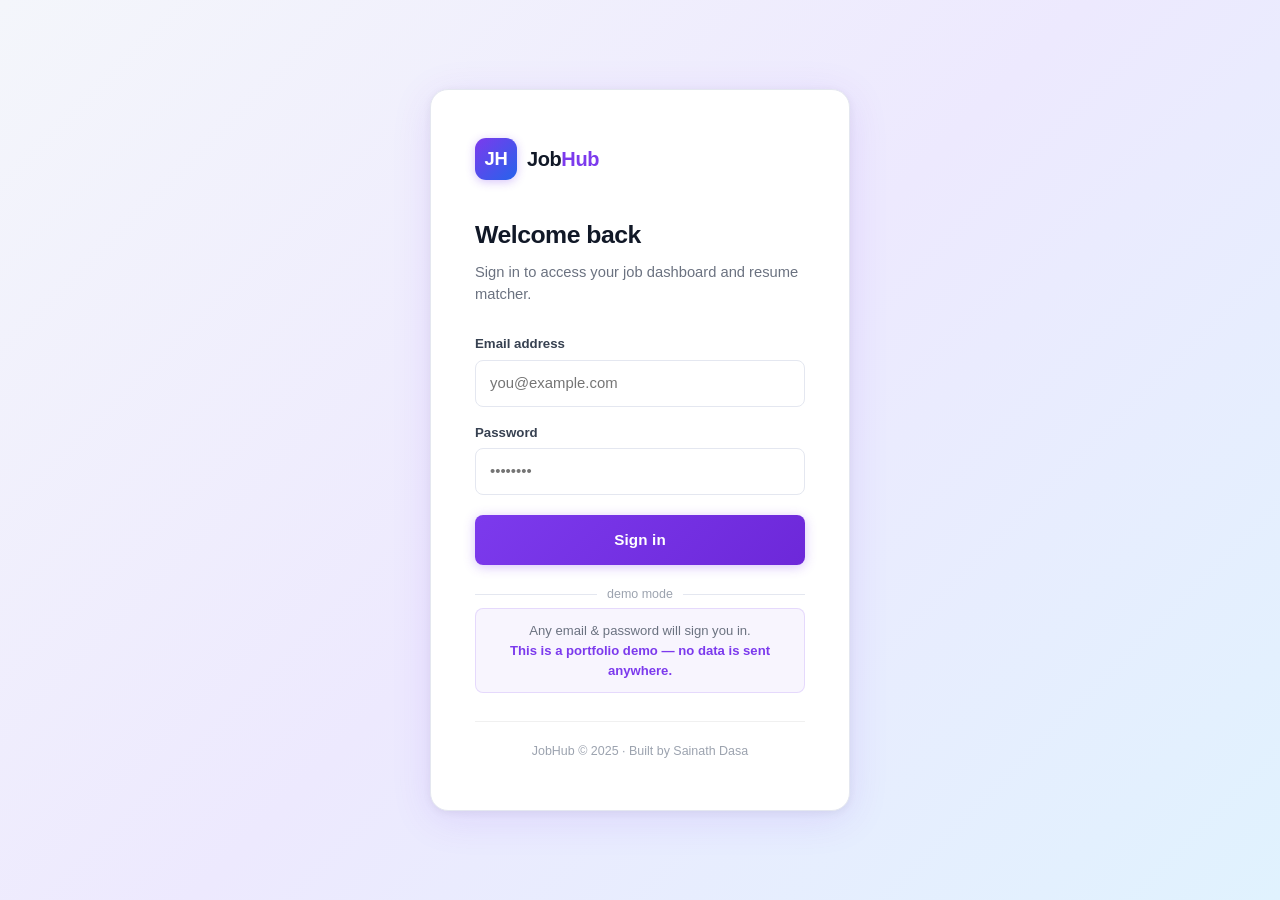
==== commit a14d4b7e: "Complete UI overhaul: login page, table layout, auth guard across all pages - Add login.html: profes" ====
--- a/index.html
+++ b/index.html
@@ -194,13 +194,23 @@
   </style>
 </head>
 <body>
+  <script>
+    (function() { if (!localStorage.getItem('jh_auth')) window.location.replace('login.html'); })();
+  </script>
   <nav class="nav">
     <div class="nav-inner">
       <a href="index.html" class="nav-brand"><span class="dot"></span><span id="brand-name">Portfolio</span></a>
       <div class="nav-links">
-        <a href="index.html">About</a>
+        <a href="index.html" class="active">About</a>
         <a href="jobs.html">Jobs</a>
         <a href="matcher.html">Matcher</a>
+      </div>
+      <div class="nav-right">
+        <div class="nav-user">
+          <div class="nav-user-avatar" id="nav-avatar">SD</div>
+          <span id="nav-email"></span>
+        </div>
+        <button type="button" class="nav-logout" id="nav-logout">Sign out</button>
       </div>
     </div>
   </nav>
@@ -274,6 +284,15 @@
 
   <script type="module">
     import { loadResume, escapeHtml, markActiveNav } from './js/common.js';
+
+    // Auth UI
+    const auth = JSON.parse(localStorage.getItem('jh_auth') || '{}');
+    document.getElementById('nav-avatar').textContent = auth.initials || 'SD';
+    document.getElementById('nav-email').textContent = auth.email || '';
+    document.getElementById('nav-logout').addEventListener('click', () => {
+      localStorage.removeItem('jh_auth');
+      window.location.replace('login.html');
+    });
 
     markActiveNav();
 
--- a/css/styles.css
+++ b/css/styles.css
@@ -1,34 +1,24 @@
-/* ---------- Design tokens ---------- */
+/* ---------- Design tokens — Light professional theme ---------- */
 :root {
-  --bg: #0f1115;
-  --surface: #171a21;
-  --surface-2: #1f232d;
-  --border: #2a2f3a;
-  --text: #e6e8ee;
-  --muted: #9aa3b2;
-  --accent: #6ea8fe;
-  --accent-2: #7be3b5;
-  --warn: #f5b971;
-  --danger: #ef6d6d;
+  --bg: #f4f6fb;
+  --surface: #ffffff;
+  --surface-2: #f3f4f8;
+  --border: #e4e7f0;
+  --text: #111827;
+  --muted: #6b7280;
+  --accent: #7c3aed;        /* purple primary */
+  --accent-hover: #6d28d9;
+  --accent-2: #2563eb;      /* blue secondary */
+  --accent-2-hover: #1d4ed8;
+  --warn: #d97706;
+  --danger: #dc2626;
+  --success: #059669;
   --radius: 10px;
   --radius-sm: 6px;
-  --shadow: 0 6px 24px rgba(0, 0, 0, 0.35);
+  --shadow: 0 1px 4px rgba(0,0,0,0.07), 0 4px 16px rgba(0,0,0,0.05);
+  --shadow-lg: 0 8px 32px rgba(0,0,0,0.10);
   --mono: ui-monospace, SFMono-Regular, Menlo, Consolas, monospace;
   --sans: -apple-system, BlinkMacSystemFont, "Segoe UI", Roboto, "Helvetica Neue", Arial, sans-serif;
-}
-
-@media (prefers-color-scheme: light) {
-  :root {
-    --bg: #fafbfc;
-    --surface: #ffffff;
-    --surface-2: #f3f5f8;
-    --border: #e4e7ec;
-    --text: #1b1f27;
-    --muted: #5b6472;
-    --accent: #2d6cdf;
-    --accent-2: #1f8a5a;
-    --shadow: 0 4px 16px rgba(20, 30, 50, 0.08);
-  }
 }
 
 /* ---------- Base ---------- */
@@ -46,61 +36,88 @@
 code { font-family: var(--mono); background: var(--surface-2); padding: 1px 5px; border-radius: 4px; font-size: 0.9em; }
 
 /* ---------- Layout ---------- */
-.container { max-width: 1100px; margin: 0 auto; padding: 0 24px; }
-.container-narrow { max-width: 820px; margin: 0 auto; padding: 0 24px; }
+.container { max-width: 1140px; margin: 0 auto; padding: 0 24px; }
+.container-narrow { max-width: 860px; margin: 0 auto; padding: 0 24px; }
 
 /* ---------- Top nav ---------- */
 .nav {
   background: var(--surface);
   border-bottom: 1px solid var(--border);
-  position: sticky; top: 0; z-index: 20;
-  backdrop-filter: blur(6px);
+  position: sticky; top: 0; z-index: 100;
+  box-shadow: 0 1px 3px rgba(0,0,0,0.06);
 }
 .nav-inner {
   display: flex; align-items: center; justify-content: space-between;
-  padding: 14px 24px; max-width: 1100px; margin: 0 auto;
+  padding: 0 24px; max-width: 1140px; margin: 0 auto; height: 56px;
 }
 .nav-brand {
-  font-weight: 700; font-size: 1.05rem; color: var(--text);
-  display: flex; align-items: center; gap: 10px;
-}
-.nav-brand .dot { width: 10px; height: 10px; border-radius: 50%; background: var(--accent-2); }
-.nav-links { display: flex; gap: 6px; }
+  font-weight: 800; font-size: 1.1rem; color: var(--accent);
+  display: flex; align-items: center; gap: 8px; letter-spacing: -0.01em;
+}
+.nav-brand .dot { width: 9px; height: 9px; border-radius: 50%; background: var(--accent); }
+.nav-links { display: flex; gap: 2px; }
 .nav-links a {
-  color: var(--muted); padding: 8px 12px; border-radius: var(--radius-sm);
-  font-size: 0.95rem; font-weight: 500;
+  color: var(--muted); padding: 8px 14px; border-radius: var(--radius-sm);
+  font-size: 0.9rem; font-weight: 500;
 }
 .nav-links a:hover { background: var(--surface-2); color: var(--text); text-decoration: none; }
-.nav-links a.active { color: var(--text); background: var(--surface-2); }
-
-/* ---------- Hero / portfolio header ---------- */
-.hero { padding: 72px 0 48px; }
-.hero h1 { font-size: 2.6rem; margin: 0 0 10px; letter-spacing: -0.02em; }
-.hero .subtitle { font-size: 1.15rem; color: var(--muted); margin: 0 0 20px; }
-.hero .tagline { font-size: 1rem; max-width: 640px; color: var(--text); margin: 0 0 24px; }
-.hero-actions { display: flex; flex-wrap: wrap; gap: 10px; }
+.nav-links a.active { color: var(--accent); background: rgba(124,58,237,0.07); font-weight: 600; }
+.nav-right { display: flex; align-items: center; gap: 10px; }
+.nav-user {
+  display: flex; align-items: center; gap: 8px;
+  font-size: 0.85rem; color: var(--muted);
+}
+.nav-user-avatar {
+  width: 32px; height: 32px; border-radius: 50%;
+  background: linear-gradient(135deg, var(--accent), var(--accent-2));
+  display: flex; align-items: center; justify-content: center;
+  font-size: 0.75rem; font-weight: 700; color: #fff;
+}
+.nav-logout {
+  font-size: 0.82rem; color: var(--muted); padding: 6px 12px;
+  border: 1px solid var(--border); border-radius: var(--radius-sm);
+  background: var(--surface); cursor: pointer;
+  transition: border-color 0.15s, color 0.15s;
+}
+.nav-logout:hover { border-color: var(--danger); color: var(--danger); text-decoration: none; }
 
 /* ---------- Buttons ---------- */
 .btn {
   display: inline-flex; align-items: center; gap: 6px;
-  background: var(--accent); color: white;
-  padding: 10px 16px; border-radius: var(--radius-sm);
-  border: none; cursor: pointer; font-weight: 600; font-size: 0.95rem;
-  transition: transform 0.05s ease, filter 0.15s ease;
-}
-.btn:hover { filter: brightness(1.1); text-decoration: none; color: white; }
+  background: var(--accent); color: #fff;
+  padding: 9px 18px; border-radius: var(--radius-sm);
+  border: none; cursor: pointer; font-weight: 600; font-size: 0.9rem;
+  transition: background 0.15s, transform 0.05s;
+  font-family: var(--sans);
+}
+.btn:hover { background: var(--accent-hover); text-decoration: none; color: #fff; }
 .btn:active { transform: translateY(1px); }
+.btn-blue { background: var(--accent-2); }
+.btn-blue:hover { background: var(--accent-2-hover); }
 .btn-ghost {
   background: transparent; color: var(--text);
   border: 1px solid var(--border);
 }
-.btn-ghost:hover { background: var(--surface-2); color: var(--text); }
-.btn-sm { padding: 6px 10px; font-size: 0.85rem; }
+.btn-ghost:hover { background: var(--surface-2); color: var(--text); text-decoration: none; }
+.btn-outline-purple {
+  background: transparent; color: var(--accent);
+  border: 1.5px solid var(--accent); font-weight: 600;
+}
+.btn-outline-purple:hover { background: rgba(124,58,237,0.06); text-decoration: none; color: var(--accent); }
+.btn-sm { padding: 6px 12px; font-size: 0.82rem; }
+.btn-icon {
+  display: inline-flex; align-items: center; justify-content: center;
+  width: 32px; height: 32px; border-radius: var(--radius-sm);
+  border: 1px solid var(--border); background: var(--surface);
+  color: var(--muted); cursor: pointer; font-size: 0.9rem;
+  transition: border-color 0.15s, color 0.15s, background 0.15s;
+}
+.btn-icon:hover { border-color: var(--accent); color: var(--accent); background: rgba(124,58,237,0.05); text-decoration: none; }
+.btn-icon.danger:hover { border-color: var(--danger); color: var(--danger); background: rgba(220,38,38,0.05); }
 
 /* ---------- Section ---------- */
 .section { padding: 40px 0; border-top: 1px solid var(--border); }
-.section h2 { font-size: 1.5rem; margin: 0 0 20px; letter-spacing: -0.01em; }
-.section h3 { font-size: 1.1rem; margin: 20px 0 8px; }
+.section h2 { font-size: 1.4rem; margin: 0 0 20px; letter-spacing: -0.01em; }
 
 /* ---------- Cards / grid ---------- */
 .card {
@@ -108,433 +125,441 @@
   border: 1px solid var(--border);
   border-radius: var(--radius);
   padding: 20px;
-  margin-bottom: 14px;
-  transition: border-color 0.15s ease, transform 0.05s ease;
-}
-.card:hover { border-color: var(--accent); }
-.card .card-head {
-  display: flex; justify-content: space-between; align-items: flex-start; gap: 12px;
-  margin-bottom: 8px;
-}
-.card .card-title { font-weight: 600; font-size: 1.05rem; margin: 0; }
-.card .card-sub { color: var(--muted); font-size: 0.9rem; margin: 4px 0 0; }
+  margin-bottom: 12px;
+  box-shadow: var(--shadow);
+}
+.card:hover { border-color: #c4b5fd; }
+.card .card-head { display: flex; justify-content: space-between; align-items: flex-start; gap: 12px; margin-bottom: 8px; }
+.card .card-title { font-weight: 600; font-size: 1.02rem; margin: 0; }
+.card .card-sub { color: var(--muted); font-size: 0.88rem; margin: 4px 0 0; }
 .card .card-body { color: var(--text); font-size: 0.95rem; }
 .card ul { padding-left: 18px; margin: 8px 0; }
 .card li { margin-bottom: 4px; }
-
 .grid-2 { display: grid; grid-template-columns: repeat(auto-fit, minmax(280px, 1fr)); gap: 14px; }
 
 /* ---------- Skill chips ---------- */
 .chip-row { display: flex; flex-wrap: wrap; gap: 6px; margin: 6px 0; }
 .chip {
-  display: inline-block;
-  padding: 4px 10px;
-  background: var(--surface-2);
-  border: 1px solid var(--border);
-  border-radius: 999px;
-  font-size: 0.82rem;
-  color: var(--text);
-}
-.chip.accent { background: rgba(110, 168, 254, 0.15); border-color: var(--accent); color: var(--accent); }
-.chip.missing { background: rgba(245, 185, 113, 0.12); border-color: var(--warn); color: var(--warn); }
-.chip.matched { background: rgba(123, 227, 181, 0.12); border-color: var(--accent-2); color: var(--accent-2); }
-
+  display: inline-block; padding: 3px 10px;
+  background: var(--surface-2); border: 1px solid var(--border);
+  border-radius: 999px; font-size: 0.8rem; color: var(--text);
+}
+.chip.accent { background: rgba(124,58,237,0.08); border-color: #c4b5fd; color: var(--accent); }
+.chip.missing { background: rgba(217,119,6,0.08); border-color: #fcd34d; color: var(--warn); }
+.chip.matched { background: rgba(5,150,105,0.08); border-color: #6ee7b7; color: var(--success); }
 .skill-group { margin-bottom: 10px; }
-.skill-group-label { color: var(--muted); font-size: 0.82rem; text-transform: uppercase; letter-spacing: 0.05em; margin-bottom: 4px; }
-
-/* ---------- Job cards ---------- */
+.skill-group-label { color: var(--muted); font-size: 0.78rem; text-transform: uppercase; letter-spacing: 0.06em; margin-bottom: 4px; }
+
+/* ---------- Job cards (kept for matcher page) ---------- */
 .job-card {
-  background: var(--surface);
-  border: 1px solid var(--border);
-  border-radius: var(--radius);
-  padding: 18px;
-  margin-bottom: 12px;
-}
-.job-head {
-  display: flex; justify-content: space-between; align-items: flex-start; gap: 14px;
-  margin-bottom: 6px;
-}
-.job-title { font-weight: 600; font-size: 1.05rem; margin: 0; }
+  background: var(--surface); border: 1px solid var(--border);
+  border-radius: var(--radius); padding: 18px; margin-bottom: 10px;
+  box-shadow: var(--shadow);
+}
+.job-head { display: flex; justify-content: space-between; align-items: flex-start; gap: 14px; }
+.job-title { font-weight: 700; font-size: 1.02rem; margin: 0; }
 .job-title a { color: var(--text); }
 .job-title a:hover { color: var(--accent); }
-.job-meta { color: var(--muted); font-size: 0.88rem; margin: 2px 0 10px; }
+.job-meta { color: var(--muted); font-size: 0.85rem; margin: 2px 0 10px; display: flex; align-items: center; flex-wrap: wrap; gap: 6px; }
 .job-meta .source-badge {
   display: inline-block; background: var(--surface-2);
-  padding: 2px 8px; border-radius: 4px; font-size: 0.75rem; margin-left: 6px;
-}
-.job-desc { font-size: 0.92rem; color: var(--muted); max-height: 110px; overflow: hidden;
-  -webkit-mask-image: linear-gradient(to bottom, black 60%, transparent 100%);
-  mask-image: linear-gradient(to bottom, black 60%, transparent 100%);
-}
-
-/* Match score donut / pill */
+  border: 1px solid var(--border);
+  padding: 1px 8px; border-radius: 4px; font-size: 0.72rem;
+}
+.job-desc {
+  font-size: 0.88rem; color: var(--muted); max-height: 80px; overflow: hidden;
+  -webkit-mask-image: linear-gradient(to bottom, black 55%, transparent 100%);
+  mask-image: linear-gradient(to bottom, black 55%, transparent 100%);
+}
+
+/* ---------- Score circle ---------- */
 .score {
   display: inline-flex; align-items: center; justify-content: center;
-  min-width: 64px; height: 64px;
-  border-radius: 50%;
-  font-weight: 700; font-size: 1.1rem;
-  border: 3px solid var(--border);
-  flex-shrink: 0;
-}
-.score.high { color: var(--accent-2); border-color: var(--accent-2); }
-.score.mid { color: var(--warn); border-color: var(--warn); }
-.score.low { color: var(--danger); border-color: var(--danger); }
+  min-width: 56px; height: 56px; border-radius: 50%;
+  font-weight: 700; font-size: 1rem;
+  border: 2.5px solid var(--border); flex-shrink: 0;
+}
+.score.high { color: var(--success); border-color: var(--success); background: rgba(5,150,105,0.06); }
+.score.mid  { color: var(--warn);    border-color: var(--warn);    background: rgba(217,119,6,0.06); }
+.score.low  { color: var(--danger);  border-color: var(--danger);  background: rgba(220,38,38,0.06); }
+
+/* ---------- Professional table for jobs ---------- */
+.jobs-panel {
+  background: var(--surface); border: 1px solid var(--border);
+  border-radius: var(--radius); box-shadow: var(--shadow);
+  overflow: hidden;
+}
+.jobs-table-wrap { overflow-x: auto; }
+.jobs-table {
+  width: 100%; border-collapse: collapse; font-size: 0.88rem;
+}
+.jobs-table thead tr {
+  border-bottom: 1px solid var(--border);
+  background: var(--surface-2);
+}
+.jobs-table th {
+  text-align: left; padding: 10px 14px;
+  font-size: 0.72rem; font-weight: 700; color: var(--muted);
+  text-transform: uppercase; letter-spacing: 0.07em;
+  white-space: nowrap;
+}
+.jobs-table td {
+  padding: 12px 14px; border-bottom: 1px solid var(--border);
+  vertical-align: middle;
+}
+.jobs-table tbody tr:last-child td { border-bottom: none; }
+.jobs-table tbody tr:hover td { background: rgba(124,58,237,0.025); }
+.jobs-table .td-company { font-weight: 700; font-size: 0.92rem; white-space: nowrap; }
+.jobs-table .td-position { max-width: 260px; }
+.jobs-table .td-location { color: var(--muted); white-space: nowrap; }
+.jobs-table .td-source .source-badge { font-size: 0.72rem; }
+.jobs-table .td-date { color: var(--muted); white-space: nowrap; font-size: 0.82rem; }
+.jobs-table .td-score { white-space: nowrap; }
+.jobs-table .td-actions {
+  display: flex; align-items: center; gap: 6px; flex-wrap: nowrap;
+  white-space: nowrap;
+}
+.jobs-table-empty {
+  padding: 48px 24px; text-align: center; color: var(--muted);
+}
+
+/* Score inline pill */
+.score-pill {
+  display: inline-flex; align-items: center; justify-content: center;
+  padding: 3px 10px; border-radius: 999px; font-size: 0.78rem; font-weight: 700;
+  border: 1.5px solid var(--border); white-space: nowrap;
+}
+.score-pill.high { color: var(--success); border-color: var(--success); background: rgba(5,150,105,0.07); }
+.score-pill.mid  { color: var(--warn);    border-color: var(--warn);    background: rgba(217,119,6,0.07); }
+.score-pill.low  { color: var(--danger);  border-color: var(--danger);  background: rgba(220,38,38,0.07); }
+
+/* ---------- Tabs ---------- */
+.tab-bar {
+  display: flex; gap: 4px; padding: 14px 20px 0;
+  border-bottom: 1px solid var(--border);
+  background: var(--surface); border-radius: var(--radius) var(--radius) 0 0;
+}
+.tab-btn {
+  padding: 8px 16px; border: none; background: none; cursor: pointer;
+  font: inherit; font-size: 0.88rem; font-weight: 500;
+  color: var(--muted); border-bottom: 2px solid transparent;
+  margin-bottom: -1px; transition: color 0.15s, border-color 0.15s;
+  border-radius: var(--radius-sm) var(--radius-sm) 0 0;
+}
+.tab-btn:hover { color: var(--text); }
+.tab-btn.active { color: var(--accent); border-bottom-color: var(--accent); font-weight: 600; }
 
 /* ---------- Filters bar ---------- */
 .filters {
-  background: var(--surface);
-  border: 1px solid var(--border);
-  border-radius: var(--radius);
-  padding: 14px 16px;
-  margin-bottom: 16px;
-  display: flex; flex-wrap: wrap; gap: 12px; align-items: center;
-}
-.filters label { color: var(--muted); font-size: 0.9rem; margin-right: 4px; }
-.filters input[type="text"], .filters select {
   background: var(--surface-2);
-  border: 1px solid var(--border);
-  border-radius: var(--radius-sm);
-  color: var(--text);
-  padding: 7px 10px;
-  font: inherit;
-  font-size: 0.9rem;
-}
-.filters input[type="text"] { min-width: 220px; }
+  border-bottom: 1px solid var(--border);
+  padding: 12px 20px;
+  display: flex; flex-wrap: wrap; gap: 10px; align-items: center;
+}
+.filters label { color: var(--muted); font-size: 0.85rem; }
+.filter-search {
+  display: flex; align-items: center; gap: 8px;
+  background: var(--surface); border: 1px solid var(--border);
+  border-radius: var(--radius-sm); padding: 7px 12px;
+  flex: 1; min-width: 220px; max-width: 340px;
+}
+.filter-search svg { color: var(--muted); flex-shrink: 0; }
+.filter-search input {
+  border: none; outline: none; background: none;
+  font: inherit; font-size: 0.88rem; color: var(--text); width: 100%;
+}
+.filter-search input::placeholder { color: var(--muted); }
+.filters select {
+  background: var(--surface); border: 1px solid var(--border);
+  border-radius: var(--radius-sm); color: var(--text);
+  padding: 7px 10px; font: inherit; font-size: 0.85rem;
+}
+.filters input[type="text"] {
+  background: var(--surface); border: 1px solid var(--border);
+  border-radius: var(--radius-sm); color: var(--text);
+  padding: 7px 10px; font: inherit; font-size: 0.85rem; min-width: 160px;
+}
+.filter-check-label {
+  display: inline-flex; align-items: center; gap: 6px;
+  color: var(--muted); font-size: 0.85rem; cursor: pointer;
+}
+.filter-check-label input[type="checkbox"] { accent-color: var(--accent); }
+
+/* ---------- Time filter ---------- */
+.time-filter-group { display: flex; gap: 4px; }
+.time-filter-label { font-size: 0.85rem; color: var(--muted); }
+.time-btn {
+  padding: 5px 12px; border: 1px solid var(--border); border-radius: var(--radius-sm);
+  background: var(--surface); color: var(--muted); font-size: 0.82rem;
+  font-weight: 500; cursor: pointer; font-family: var(--sans);
+  transition: background 0.12s, border-color 0.12s, color 0.12s;
+}
+.time-btn:hover { background: var(--surface-2); color: var(--text); border-color: #c4b5fd; }
+.time-btn.active { background: var(--accent); border-color: var(--accent); color: #fff; }
+
+/* ---------- Pagination ---------- */
+.pagination {
+  display: flex; align-items: center; justify-content: space-between;
+  padding: 12px 20px; border-top: 1px solid var(--border);
+  font-size: 0.82rem; color: var(--muted);
+}
+.pagination-btns { display: flex; gap: 6px; }
+.page-btn {
+  padding: 5px 12px; border: 1px solid var(--border); border-radius: var(--radius-sm);
+  background: var(--surface); color: var(--muted); font-size: 0.82rem;
+  cursor: pointer; font-family: var(--sans);
+  transition: background 0.1s, border-color 0.1s;
+}
+.page-btn:hover:not(:disabled) { border-color: var(--accent); color: var(--accent); background: rgba(124,58,237,0.04); }
+.page-btn:disabled { opacity: 0.4; cursor: default; }
 
 /* ---------- Forms / matcher ---------- */
 textarea.jd-input {
-  width: 100%;
-  min-height: 170px;
-  background: var(--surface);
-  border: 1px solid var(--border);
-  border-radius: var(--radius);
-  color: var(--text);
-  padding: 14px;
-  font-family: var(--sans);
-  font-size: 0.95rem;
+  width: 100%; min-height: 160px;
+  background: var(--surface); border: 1px solid var(--border);
+  border-radius: var(--radius); color: var(--text);
+  padding: 14px; font-family: var(--sans); font-size: 0.92rem;
   resize: vertical;
 }
 textarea.jd-input:focus { outline: 2px solid var(--accent); border-color: var(--accent); }
 
 .match-summary {
   display: flex; gap: 20px; align-items: center; flex-wrap: wrap;
-  background: var(--surface);
-  border: 1px solid var(--border);
-  border-radius: var(--radius);
-  padding: 20px;
-  margin: 20px 0;
-}
-.match-summary .score { width: 92px; height: 92px; font-size: 1.5rem; border-width: 4px; }
-.match-summary .score-details h3 { margin: 0 0 6px; font-size: 1.1rem; }
-.match-summary .score-details p { margin: 0; color: var(--muted); font-size: 0.92rem; }
+  background: var(--surface); border: 1px solid var(--border);
+  border-radius: var(--radius); padding: 20px; margin: 20px 0;
+  box-shadow: var(--shadow);
+}
+.match-summary .score { width: 88px; height: 88px; font-size: 1.45rem; border-width: 3px; }
+.match-summary .score-details h3 { margin: 0 0 5px; font-size: 1.05rem; }
+.match-summary .score-details p { margin: 0; color: var(--muted); font-size: 0.88rem; }
 
 .progress {
-  background: var(--surface-2);
-  border-radius: 999px;
-  height: 8px;
-  overflow: hidden;
-  margin: 4px 0;
+  background: var(--surface-2); border: 1px solid var(--border);
+  border-radius: 999px; height: 7px; overflow: hidden;
 }
 .progress > div {
   height: 100%;
   background: linear-gradient(90deg, var(--accent), var(--accent-2));
-  transition: width 0.3s ease;
+  transition: width 0.4s ease;
+  border-radius: 999px;
 }
 
 /* ---------- Misc ---------- */
 .muted { color: var(--muted); }
-.small { font-size: 0.85rem; }
+.small { font-size: 0.82rem; }
 .inline-list { list-style: none; padding: 0; margin: 0; display: flex; flex-wrap: wrap; gap: 6px; }
-.footer { padding: 32px 0; text-align: center; color: var(--muted); font-size: 0.85rem; border-top: 1px solid var(--border); margin-top: 40px; }
+.footer { padding: 28px 0; text-align: center; color: var(--muted); font-size: 0.82rem; border-top: 1px solid var(--border); margin-top: 40px; }
 .loading { padding: 40px; text-align: center; color: var(--muted); }
-.empty { padding: 40px; text-align: center; color: var(--muted); border: 1px dashed var(--border); border-radius: var(--radius); }
-
-/* ---------- Profile hero ---------- */
-.profile-hero {
-  display: flex;
-  align-items: flex-start;
-  gap: 28px;
-  padding: 56px 0 40px;
-}
+.empty { padding: 40px; text-align: center; color: var(--muted); }
+
+/* ---------- Dashboard header ---------- */
+.dash-header {
+  padding: 28px 0 20px;
+  display: flex; align-items: flex-end; justify-content: space-between;
+  flex-wrap: wrap; gap: 12px;
+}
+.dash-header h1 { margin: 0 0 4px; font-size: 1.8rem; font-weight: 800; letter-spacing: -0.02em; color: var(--accent); }
+.dash-header .muted { margin: 0; font-size: 0.88rem; }
+.dash-header-actions { display: flex; gap: 10px; align-items: center; }
+.last-updated { font-size: 0.78rem; color: var(--muted); }
+
+/* ---------- Stat cards ---------- */
+.stat-grid {
+  display: grid; grid-template-columns: repeat(auto-fit, minmax(140px, 1fr));
+  gap: 12px; margin-bottom: 20px;
+}
+.stat-card {
+  background: var(--surface); border: 1px solid var(--border);
+  border-top: 3px solid var(--border); border-radius: var(--radius);
+  padding: 16px 18px; box-shadow: var(--shadow);
+}
+.stat-card.accent-blue   { border-top-color: var(--accent-2); }
+.stat-card.accent-green  { border-top-color: var(--success); }
+.stat-card.accent-warn   { border-top-color: var(--warn); }
+.stat-card.accent-purple { border-top-color: var(--accent); }
+.stat-card.accent-teal   { border-top-color: #0d9488; }
+.stat-number { font-size: 1.9rem; font-weight: 800; letter-spacing: -0.03em; line-height: 1; margin-bottom: 4px; }
+.stat-label { font-size: 0.72rem; color: var(--muted); text-transform: uppercase; letter-spacing: 0.05em; font-weight: 600; }
+
+/* ---------- Applied / Mark Applied ---------- */
+.btn-apply {
+  display: inline-flex; align-items: center; gap: 5px;
+  padding: 6px 14px; background: var(--accent); color: #fff;
+  border-radius: var(--radius-sm); font-size: 0.82rem; font-weight: 700;
+  text-decoration: none; border: none; cursor: pointer;
+  transition: background 0.15s; font-family: var(--sans);
+}
+.btn-apply:hover { background: var(--accent-hover); text-decoration: none; color: #fff; }
+.btn-mark-applied {
+  display: inline-flex; align-items: center; justify-content: center;
+  padding: 5px 14px; background: transparent; color: var(--accent-2);
+  border: 1.5px solid var(--accent-2); border-radius: var(--radius-sm);
+  font-size: 0.8rem; font-weight: 700; cursor: pointer; white-space: nowrap;
+  font-family: var(--sans); transition: background 0.15s, color 0.15s;
+}
+.btn-mark-applied:hover { background: var(--accent-2); color: #fff; }
+.btn-mark-applied.marked {
+  background: rgba(5,150,105,0.08); color: var(--success);
+  border-color: var(--success);
+}
+.btn-undo-apply { font-size: 0.75rem; }
+.btn-applied {
+  display: inline-flex; align-items: center; gap: 4px;
+  padding: 5px 12px; background: rgba(5,150,105,0.08);
+  border: 1.5px solid var(--success); color: var(--success);
+  border-radius: var(--radius-sm); font-size: 0.8rem; font-weight: 700;
+}
+.applied-date-badge {
+  display: inline-flex; align-items: center; gap: 4px;
+  padding: 1px 8px; border-radius: 999px; font-size: 0.72rem; font-weight: 600;
+  background: rgba(5,150,105,0.08); border: 1px solid var(--success); color: var(--success);
+}
+
+/* ---------- Source badge ---------- */
+.source-badge {
+  display: inline-block; background: var(--surface-2); border: 1px solid var(--border);
+  padding: 2px 8px; border-radius: 4px; font-size: 0.72rem; color: var(--muted);
+}
+.source-badge-live { background: rgba(124,58,237,0.08); border-color: #c4b5fd; color: var(--accent); }
+
+/* ---------- Job corner (cards mode) ---------- */
+.job-actions { display: flex; gap: 8px; margin-top: 10px; align-items: center; flex-wrap: wrap; }
+.job-card-body { flex: 1; }
+.job-card-applied { border-color: var(--success); }
+.job-corner { display: flex; flex-direction: column; align-items: center; gap: 8px; flex-shrink: 0; padding-left: 14px; }
+.corner-actions { display: flex; flex-direction: column; gap: 5px; align-items: center; min-width: 90px; }
+.corner-actions .btn-apply,
+.corner-actions .btn-applied { width: 100%; text-align: center; justify-content: center; font-size: 0.78rem; }
+.corner-actions .btn-ghost { width: 100%; text-align: center; justify-content: center; font-size: 0.75rem; }
+.corner-applied { font-size: 0.75rem; font-weight: 700; color: var(--success); background: rgba(5,150,105,0.08); border: 1px solid var(--success); padding: 4px 10px; border-radius: var(--radius-sm); width: 100%; text-align: center; }
+.corner-check { color: var(--muted); }
+
+/* ---------- Applications log ---------- */
+.apps-log-section { margin-top: 36px; padding-top: 24px; border-top: 1px solid var(--border); padding-bottom: 48px; }
+.apps-clear-btn { margin-left: auto; }
+.apps-day-group { margin-bottom: 22px; }
+.apps-day-label { font-size: 0.82rem; font-weight: 700; color: var(--text); margin-bottom: 8px; padding-bottom: 6px; border-bottom: 1px solid var(--border); }
+.apps-table { width: 100%; border-collapse: collapse; }
+.apps-table th {
+  text-align: left; font-size: 0.7rem; font-weight: 700; color: var(--muted);
+  text-transform: uppercase; letter-spacing: 0.06em; padding: 6px 12px;
+  border-bottom: 1px solid var(--border);
+}
+.apps-table td { padding: 10px 12px; border-bottom: 1px solid var(--border); font-size: 0.85rem; vertical-align: middle; }
+.apps-table tr:last-child td { border-bottom: none; }
+.apps-table tr:hover td { background: var(--surface-2); }
+.btn-remove-app {
+  background: none; border: 1px solid var(--border); color: var(--muted);
+  border-radius: var(--radius-sm); padding: 3px 8px; font-size: 0.72rem;
+  cursor: pointer; font-family: var(--sans);
+  transition: border-color 0.15s, color 0.15s;
+}
+.btn-remove-app:hover { border-color: var(--danger); color: var(--danger); }
+
+/* ---------- Score text colors ---------- */
+.score-high { color: var(--success); font-weight: 700; }
+.score-mid  { color: var(--warn);    font-weight: 700; }
+.score-low  { color: var(--danger);  font-weight: 700; }
+
+/* ---------- Section header ---------- */
+.section-header { display: flex; align-items: center; gap: 10px; margin-bottom: 18px; }
+.section-header h2 { margin: 0; font-size: 1.3rem; letter-spacing: -0.01em; }
+.section-dot { width: 4px; height: 20px; border-radius: 2px; background: var(--accent); flex-shrink: 0; }
+.section-dot-green { background: var(--success); }
+
+/* ---------- Login page ---------- */
+.login-page {
+  min-height: 100vh; display: flex; align-items: center; justify-content: center;
+  background: linear-gradient(135deg, #f4f6fb 0%, #ede9fe 50%, #e0f2fe 100%);
+  padding: 24px;
+}
+.login-card {
+  background: var(--surface); border: 1px solid var(--border);
+  border-radius: 16px; padding: 48px 44px;
+  width: 100%; max-width: 420px;
+  box-shadow: 0 8px 40px rgba(124,58,237,0.10), 0 1px 4px rgba(0,0,0,0.06);
+}
+.login-brand {
+  display: flex; align-items: center; gap: 10px; margin-bottom: 32px;
+}
+.login-logo {
+  width: 40px; height: 40px; border-radius: 10px;
+  background: linear-gradient(135deg, var(--accent), var(--accent-2));
+  display: flex; align-items: center; justify-content: center;
+  font-weight: 900; font-size: 1.1rem; color: #fff; letter-spacing: -0.02em;
+}
+.login-brand-name { font-size: 1.2rem; font-weight: 800; color: var(--text); letter-spacing: -0.01em; }
+.login-card h2 { margin: 0 0 6px; font-size: 1.55rem; font-weight: 800; letter-spacing: -0.02em; }
+.login-card > p { margin: 0 0 28px; color: var(--muted); font-size: 0.92rem; }
+.login-form { display: flex; flex-direction: column; gap: 14px; }
+.login-field { display: flex; flex-direction: column; gap: 5px; }
+.login-field label { font-size: 0.82rem; font-weight: 600; color: var(--text); }
+.login-field input {
+  padding: 10px 14px; border: 1.5px solid var(--border); border-radius: var(--radius-sm);
+  font: inherit; font-size: 0.92rem; color: var(--text); background: var(--surface);
+  transition: border-color 0.15s;
+}
+.login-field input:focus { outline: none; border-color: var(--accent); }
+.login-submit {
+  margin-top: 6px; padding: 12px; background: var(--accent); color: #fff;
+  border: none; border-radius: var(--radius-sm); font: inherit;
+  font-size: 0.95rem; font-weight: 700; cursor: pointer;
+  transition: background 0.15s;
+}
+.login-submit:hover { background: var(--accent-hover); }
+.login-hint { margin: 20px 0 0; text-align: center; font-size: 0.78rem; color: var(--muted); }
+.login-error { padding: 10px 14px; background: rgba(220,38,38,0.07); border: 1px solid rgba(220,38,38,0.2); border-radius: var(--radius-sm); font-size: 0.85rem; color: var(--danger); display: none; }
+.login-error.visible { display: block; }
+
+/* ---------- Profile hero (about page) ---------- */
+.profile-hero { display: flex; align-items: flex-start; gap: 28px; padding: 48px 0 36px; }
 .profile-info { flex: 1; }
-.profile-info h1 { font-size: 2.4rem; margin: 0 0 6px; letter-spacing: -0.02em; }
-.profile-info .subtitle { font-size: 1.1rem; color: var(--muted); margin: 0 0 4px; }
-.hero-location { font-size: 0.88rem; color: var(--muted); margin: 0 0 12px; }
-.profile-info .tagline { font-size: 1rem; color: var(--text); margin: 0 0 22px; max-width: 580px; line-height: 1.6; }
+.profile-info h1 { font-size: 2.2rem; margin: 0 0 6px; letter-spacing: -0.02em; }
+.profile-info .subtitle { font-size: 1.05rem; color: var(--muted); margin: 0 0 4px; }
+.hero-location { font-size: 0.85rem; color: var(--muted); margin: 0 0 12px; }
+.profile-info .tagline { font-size: 0.98rem; color: var(--text); margin: 0 0 20px; max-width: 560px; line-height: 1.65; }
+.social-links { display: flex; flex-wrap: wrap; gap: 8px; }
+.social-link {
+  display: inline-flex; align-items: center; gap: 6px; padding: 7px 16px;
+  border-radius: var(--radius-sm); border: 1px solid var(--border);
+  font-size: 0.85rem; font-weight: 500; color: var(--text); background: var(--surface);
+  transition: border-color 0.15s, background 0.15s; text-decoration: none;
+  box-shadow: var(--shadow);
+}
+.social-link:hover { border-color: var(--accent); background: var(--surface-2); text-decoration: none; color: var(--text); }
+.social-link.primary { background: var(--accent); color: #fff; border-color: var(--accent); }
+.social-link.primary:hover { background: var(--accent-hover); text-decoration: none; color: #fff; }
 
 /* ---------- Avatar ---------- */
 .avatar {
-  width: 80px;
-  height: 80px;
-  border-radius: 50%;
+  width: 76px; height: 76px; border-radius: 50%;
   background: linear-gradient(135deg, var(--accent), var(--accent-2));
-  display: flex;
-  align-items: center;
-  justify-content: center;
-  font-size: 1.5rem;
-  font-weight: 700;
-  color: white;
-  flex-shrink: 0;
-  letter-spacing: -0.02em;
-  border: 3px solid var(--border);
+  display: flex; align-items: center; justify-content: center;
+  font-size: 1.4rem; font-weight: 800; color: white; flex-shrink: 0;
+  border: 3px solid var(--border); box-shadow: var(--shadow);
 }
 
 /* ---------- Status badge ---------- */
 .status-badge {
-  display: inline-flex;
-  align-items: center;
-  gap: 7px;
-  padding: 4px 12px;
-  border-radius: 999px;
-  font-size: 0.78rem;
-  font-weight: 600;
-  background: rgba(123, 227, 181, 0.1);
-  border: 1px solid var(--accent-2);
-  color: var(--accent-2);
+  display: inline-flex; align-items: center; gap: 7px;
+  padding: 4px 12px; border-radius: 999px; font-size: 0.75rem; font-weight: 600;
+  background: rgba(5,150,105,0.08); border: 1px solid var(--success); color: var(--success);
   margin-bottom: 14px;
 }
 .status-badge .pulse {
-  width: 7px;
-  height: 7px;
-  border-radius: 50%;
-  background: var(--accent-2);
+  width: 7px; height: 7px; border-radius: 50%; background: var(--success);
   animation: blink 2s infinite;
 }
-@keyframes blink {
-  0%, 100% { opacity: 1; }
-  50% { opacity: 0.25; }
-}
-
-/* ---------- Social links ---------- */
-.social-links { display: flex; flex-wrap: wrap; gap: 8px; }
-.social-link {
-  display: inline-flex;
-  align-items: center;
-  gap: 6px;
-  padding: 8px 16px;
-  border-radius: var(--radius-sm);
-  border: 1px solid var(--border);
-  font-size: 0.88rem;
-  font-weight: 500;
-  color: var(--text);
-  background: var(--surface);
-  transition: border-color 0.15s, background 0.15s, color 0.15s;
-  text-decoration: none;
-}
-.social-link:hover { border-color: var(--accent); background: var(--surface-2); text-decoration: none; color: var(--text); }
-.social-link.primary { background: var(--accent); color: #fff; border-color: var(--accent); }
-.social-link.primary:hover { filter: brightness(1.12); text-decoration: none; color: #fff; }
-
-/* ---------- Section header with accent dot ---------- */
-.section-header {
-  display: flex;
-  align-items: center;
-  gap: 10px;
-  margin-bottom: 20px;
-}
-.section-header h2 { margin: 0; font-size: 1.4rem; letter-spacing: -0.01em; }
-.section-dot { width: 4px; height: 22px; border-radius: 2px; background: var(--accent); flex-shrink: 0; }
-
-/* ---------- Dashboard header ---------- */
-.dash-header {
-  padding: 32px 0 20px;
-  display: flex;
-  align-items: flex-end;
-  justify-content: space-between;
-  flex-wrap: wrap;
-  gap: 12px;
-  border-bottom: 1px solid var(--border);
-  margin-bottom: 20px;
-}
-.dash-header h1 { margin: 0 0 4px; font-size: 1.9rem; letter-spacing: -0.02em; }
-.dash-header .muted { margin: 0; }
-.last-updated { font-size: 0.82rem; color: var(--muted); white-space: nowrap; }
-
-/* ---------- Stat cards ---------- */
-.stat-grid {
-  display: grid;
-  grid-template-columns: repeat(auto-fit, minmax(150px, 1fr));
-  gap: 12px;
-  margin-bottom: 20px;
-}
-.stat-card {
-  background: var(--surface);
-  border: 1px solid var(--border);
-  border-top: 3px solid var(--border);
-  border-radius: var(--radius);
-  padding: 18px 20px;
-  transition: border-color 0.15s;
-}
-.stat-card.accent-blue { border-top-color: var(--accent); }
-.stat-card.accent-green { border-top-color: var(--accent-2); }
-.stat-card.accent-warn { border-top-color: var(--warn); }
-.stat-card.accent-purple { border-top-color: #a78bfa; }
-.stat-number {
-  font-size: 2rem;
-  font-weight: 700;
-  letter-spacing: -0.03em;
-  line-height: 1;
-  margin-bottom: 6px;
-}
-.stat-label {
-  font-size: 0.78rem;
-  color: var(--muted);
-  text-transform: uppercase;
-  letter-spacing: 0.05em;
-  font-weight: 500;
-}
-
-/* ---------- Apply button ---------- */
-.job-actions { display: flex; gap: 8px; margin-top: 12px; align-items: center; }
-.btn-apply {
-  display: inline-flex;
-  align-items: center;
-  gap: 5px;
-  padding: 7px 16px;
-  background: var(--accent-2);
-  color: #0f1115;
-  border-radius: var(--radius-sm);
-  font-size: 0.85rem;
-  font-weight: 700;
-  text-decoration: none;
-  transition: filter 0.15s, transform 0.05s;
-}
-.btn-apply:hover { filter: brightness(1.1); text-decoration: none; color: #0f1115; }
-.btn-apply:active { transform: translateY(1px); }
-
-/* ---------- Stat card extra accents ---------- */
-.stat-card.accent-teal { border-top-color: #2dd4bf; }
-
-/* ---------- Time filter button group ---------- */
-.time-filter-group { display: flex; gap: 4px; align-items: center; }
-.time-filter-label { font-size: 0.9rem; color: var(--muted); margin-right: 2px; }
-.time-btn {
-  padding: 6px 13px;
-  border: 1px solid var(--border);
-  border-radius: var(--radius-sm);
-  background: var(--surface);
-  color: var(--muted);
-  font-size: 0.85rem;
-  font-weight: 500;
-  cursor: pointer;
-  transition: background 0.12s, border-color 0.12s, color 0.12s;
-}
-.time-btn:hover { background: var(--surface-2); color: var(--text); border-color: var(--accent); }
-.time-btn.active { background: var(--accent); border-color: var(--accent); color: #fff; }
-
-/* ---------- Section dot variants ---------- */
-.section-dot-green { background: var(--accent-2); }
-
-/* ---------- Filter checkbox ---------- */
-.filter-check-label {
-  display: inline-flex;
-  align-items: center;
-  gap: 6px;
-  color: var(--muted);
-  font-size: 0.9rem;
-  cursor: pointer;
-  -webkit-user-select: none;
-  user-select: none;
-}
-.filter-check-label input[type="checkbox"] { accent-color: var(--accent); width: 14px; height: 14px; cursor: pointer; }
-
-/* ---------- Job card applied state ---------- */
-.job-card-body { flex: 1; }
-.job-card-applied { border-color: var(--accent-2); }
-.job-card-applied:hover { border-color: var(--accent-2); }
-
-.applied-date-badge {
-  display: inline-flex;
-  align-items: center;
-  gap: 4px;
-  margin-left: 8px;
-  padding: 1px 8px;
-  border-radius: 999px;
-  font-size: 0.75rem;
-  font-weight: 600;
-  background: rgba(123,227,181,0.12);
-  border: 1px solid var(--accent-2);
-  color: var(--accent-2);
-}
-
-.btn-applied {
-  display: inline-flex;
-  align-items: center;
-  gap: 5px;
-  padding: 7px 14px;
-  background: rgba(123,227,181,0.12);
-  border: 1px solid var(--accent-2);
-  color: var(--accent-2);
-  border-radius: var(--radius-sm);
-  font-size: 0.85rem;
-  font-weight: 700;
-}
-
-.btn-undo-apply {
-  font-size: 0.78rem;
-  padding: 4px 10px;
-}
-
-/* ---------- Applications log ---------- */
-.apps-log-section {
-  margin-top: 40px;
-  padding-top: 24px;
-  border-top: 1px solid var(--border);
-  padding-bottom: 48px;
-}
-.apps-clear-btn { margin-left: auto; }
-.apps-day-group { margin-bottom: 24px; }
-.apps-day-label {
-  font-size: 0.85rem;
-  font-weight: 600;
-  color: var(--text);
-  margin-bottom: 8px;
-  padding-bottom: 6px;
-  border-bottom: 1px solid var(--border);
-}
-.apps-table { width: 100%; border-collapse: collapse; }
-.apps-table th {
-  text-align: left;
-  font-size: 0.75rem;
-  font-weight: 600;
-  color: var(--muted);
-  text-transform: uppercase;
-  letter-spacing: 0.05em;
-  padding: 6px 12px;
-  border-bottom: 1px solid var(--border);
-}
-.apps-table td {
-  padding: 10px 12px;
-  border-bottom: 1px solid var(--border);
-  font-size: 0.88rem;
-  vertical-align: middle;
-}
-.apps-table tr:last-child td { border-bottom: none; }
-.apps-table tr:hover td { background: var(--surface-2); }
-.score-high { color: var(--accent-2); font-weight: 700; }
-.score-mid { color: var(--warn); font-weight: 700; }
-.score-low { color: var(--danger); font-weight: 700; }
-.btn-remove-app {
-  background: none;
-  border: 1px solid var(--border);
-  color: var(--muted);
-  border-radius: var(--radius-sm);
-  padding: 3px 8px;
-  font-size: 0.75rem;
-  cursor: pointer;
-  transition: border-color 0.15s, color 0.15s;
-}
-.btn-remove-app:hover { border-color: var(--danger); color: var(--danger); }
+@keyframes blink { 0%,100%{opacity:1} 50%{opacity:0.2} }
 
 /* ---------- Responsive ---------- */
-@media (max-width: 640px) {
-  .hero h1 { font-size: 2rem; }
-  .nav-inner { padding: 12px 16px; }
+@media (max-width: 700px) {
+  .nav-inner { padding: 0 16px; }
   .container, .container-narrow { padding: 0 16px; }
-  .job-head { flex-direction: column-reverse; }
-  .score { align-self: flex-end; }
-  .profile-hero { flex-direction: column; padding: 40px 0 28px; gap: 18px; }
-  .profile-info h1 { font-size: 1.9rem; }
+  .profile-hero { flex-direction: column; padding: 32px 0 24px; gap: 16px; }
+  .profile-info h1 { font-size: 1.75rem; }
   .dash-header { flex-direction: column; align-items: flex-start; }
   .stat-grid { grid-template-columns: repeat(2, 1fr); }
-}
+  .jobs-table { font-size: 0.8rem; }
+  .jobs-table th, .jobs-table td { padding: 8px 10px; }
+}
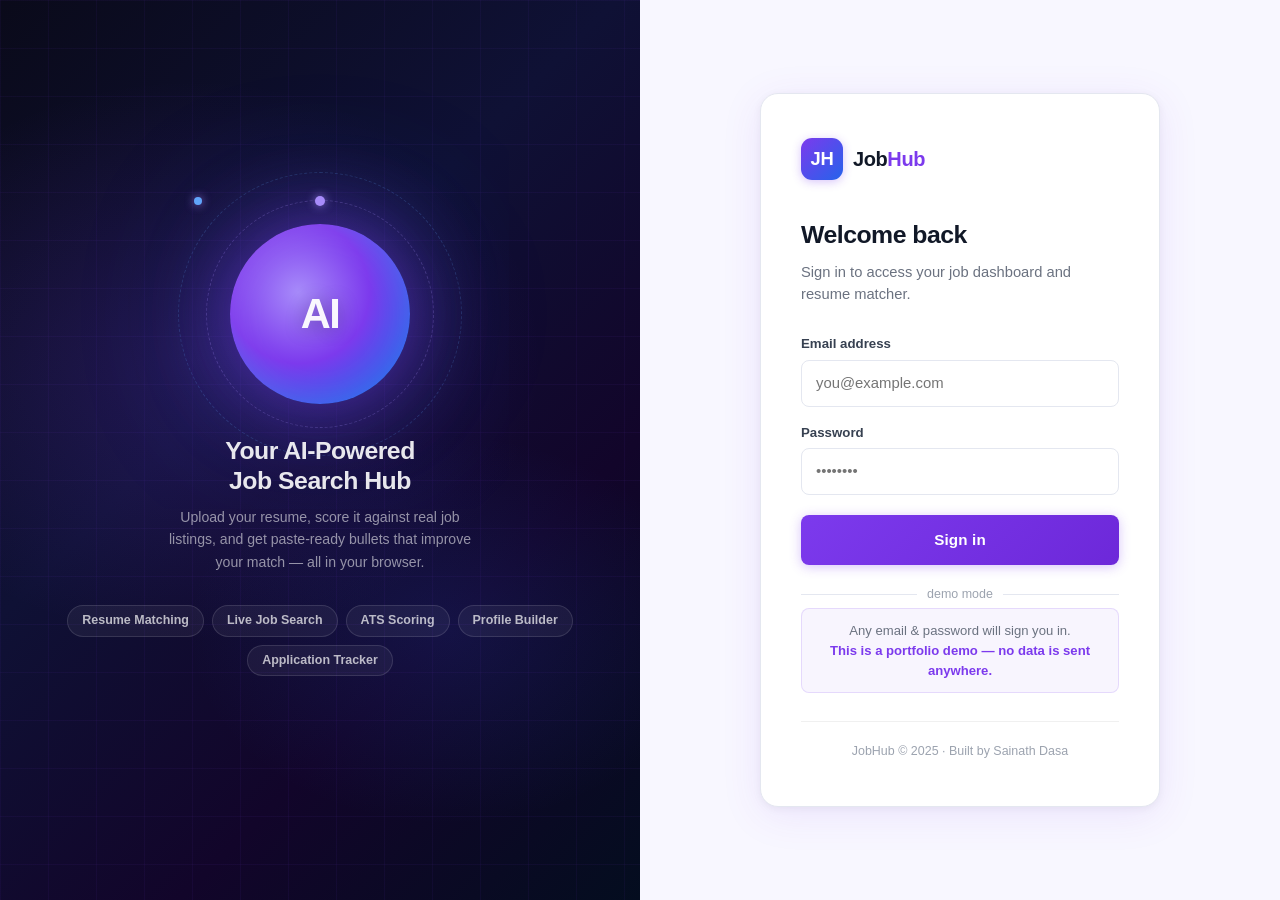
==== commit d6e59f8e: "Fix DOCX injection, score explanation, profile page, AI login visual Matcher fixes: - Fix injectSect" ====
--- a/index.html
+++ b/index.html
@@ -204,6 +204,7 @@
         <a href="index.html" class="active">About</a>
         <a href="jobs.html">Jobs</a>
         <a href="matcher.html">Matcher</a>
+        <a href="profile.html">Profile</a>
       </div>
       <div class="nav-right">
         <div class="nav-user">
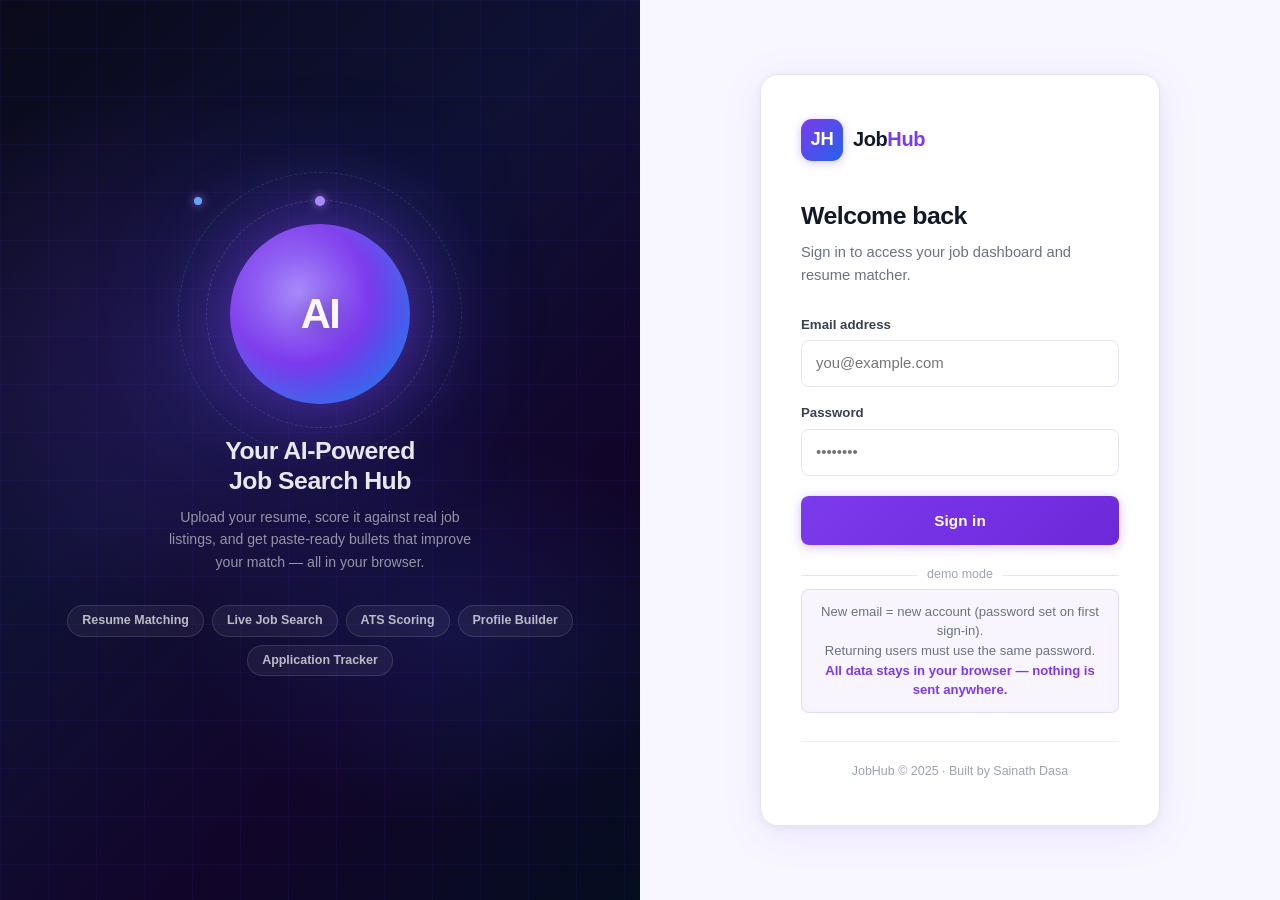
==== commit 126770a9: "Major UX overhaul: score accuracy, auth, profile blank state, resume editing - matcher: score shows " ====
--- a/index.html
+++ b/index.html
@@ -120,6 +120,9 @@
       letter-spacing: -0.02em;
       box-shadow: 0 0 40px rgba(110,168,254,0.18);
     }
+
+    /* Dark page background */
+    body { background: #080c16; }
 
     /* Sections */
     .about-body { max-width: 820px; margin: 0 auto; padding: 0 24px 60px; }
@@ -328,8 +331,8 @@
         const initials = (r.name || 'SD').split(' ').map(w => w[0]).join('').slice(0, 2).toUpperCase();
         document.getElementById('hero-avatar').textContent = initials;
         document.getElementById('hero-name').textContent = r.name;
-        document.getElementById('hero-role').textContent = r.title || 'Software Engineer';
-        document.getElementById('hero-tagline').textContent = r.tagline || '';
+        document.getElementById('hero-role').textContent = r.title || '';
+        document.getElementById('hero-tagline').textContent = r.tagline || r.summary?.slice(0, 120) || '';
         document.getElementById('hero-location').textContent = r.location || '';
 
         const actions = [];
@@ -342,10 +345,11 @@
         document.getElementById('summary-body').textContent = r.summary || '';
 
         const skillsEl = document.getElementById('skills-body');
+        const SKILL_LABELS = { languages:'Languages', frameworks:'Frameworks', cloud:'Cloud / DevOps', databases:'Databases', tools:'Tools', other:'Other' };
         const groups = Object.entries(r.skills || {}).filter(([, list]) => Array.isArray(list) && list.length);
         skillsEl.innerHTML = groups.map(([group, list]) => `
           <div class="skill-row">
-            <div class="skill-row-label">${escapeHtml(group)}</div>
+            <div class="skill-row-label">${escapeHtml(SKILL_LABELS[group] || group)}</div>
             <div class="skill-chips">
               ${list.map(s => `<span class="chip">${escapeHtml(s)}</span>`).join('')}
             </div>
@@ -362,16 +366,20 @@
           </div>`).join('') || '<p class="muted">No experience listed yet.</p>';
 
         const projEl = document.getElementById('projects-body');
-        projEl.innerHTML = (r.projects || []).map(p => `
-          <div class="project-card">
+        projEl.innerHTML = (r.projects || []).map(p => {
+          const title = p.title || p.name || '';
+          const url   = p.url   || p.link || '';
+          const techChips = Array.isArray(p.tech)
+            ? p.tech.map(t => `<span class="chip">${escapeHtml(t)}</span>`).join('')
+            : (p.tech ? `<span class="chip">${escapeHtml(p.tech)}</span>` : '');
+          return `<div class="project-card">
             <p class="project-name">
-              ${p.link ? `<a href="${escapeHtml(p.link)}" target="_blank" rel="noopener">${escapeHtml(p.name || '')}</a>` : escapeHtml(p.name || '')}
+              ${url ? `<a href="${escapeHtml(url)}" target="_blank" rel="noopener">${escapeHtml(title)}</a>` : escapeHtml(title)}
             </p>
             <p class="project-desc">${escapeHtml(p.description || '')}</p>
-            <div class="chip-row">
-              ${(p.tech || []).map(t => `<span class="chip">${escapeHtml(t)}</span>`).join('')}
-            </div>
-          </div>`).join('') || '<p class="muted">No projects listed.</p>';
+            <div class="chip-row">${techChips}</div>
+          </div>`;
+        }).join('') || '<p class="muted">No projects listed.</p>';
 
         const eduEl = document.getElementById('education-body');
         eduEl.innerHTML = (r.education || []).map(ed => `
@@ -380,10 +388,21 @@
             <p class="card-sub">${escapeHtml(ed.school || '')} · ${escapeHtml(ed.location || '')} · ${escapeHtml(ed.year || '')}</p>
           </div>`).join('') || '<p class="muted">No education listed.</p>';
 
+        // If the profile is blank (new user), hide all sections and show setup CTA
+        const isBlank = !r.name && !r.title && !r.summary;
+        if (isBlank) {
+          document.getElementById('hero-name').textContent = auth.email?.split('@')[0] || 'Welcome';
+          document.getElementById('hero-tagline').textContent = 'Your profile is empty. Upload your resume in Profile to populate this page automatically.';
+          document.getElementById('hero-actions').innerHTML =
+            `<a class="hero-link primary" href="profile.html">Set up your profile →</a>
+             <a class="hero-link" href="matcher.html">Go to Matcher</a>`;
+          ['summary-section','skills-section','experience-section','projects-section','education-section']
+            .forEach(id => { document.getElementById(id).style.display = 'none'; });
+        }
+
       } catch (err) {
         console.error(err);
-        document.getElementById('hero-name').textContent = 'Error loading';
-        document.getElementById('hero-tagline').textContent = err.message;
+        document.getElementById('hero-tagline').textContent = 'Could not load profile — go to Profile to set up your info.';
       }
     })();
   </script>
